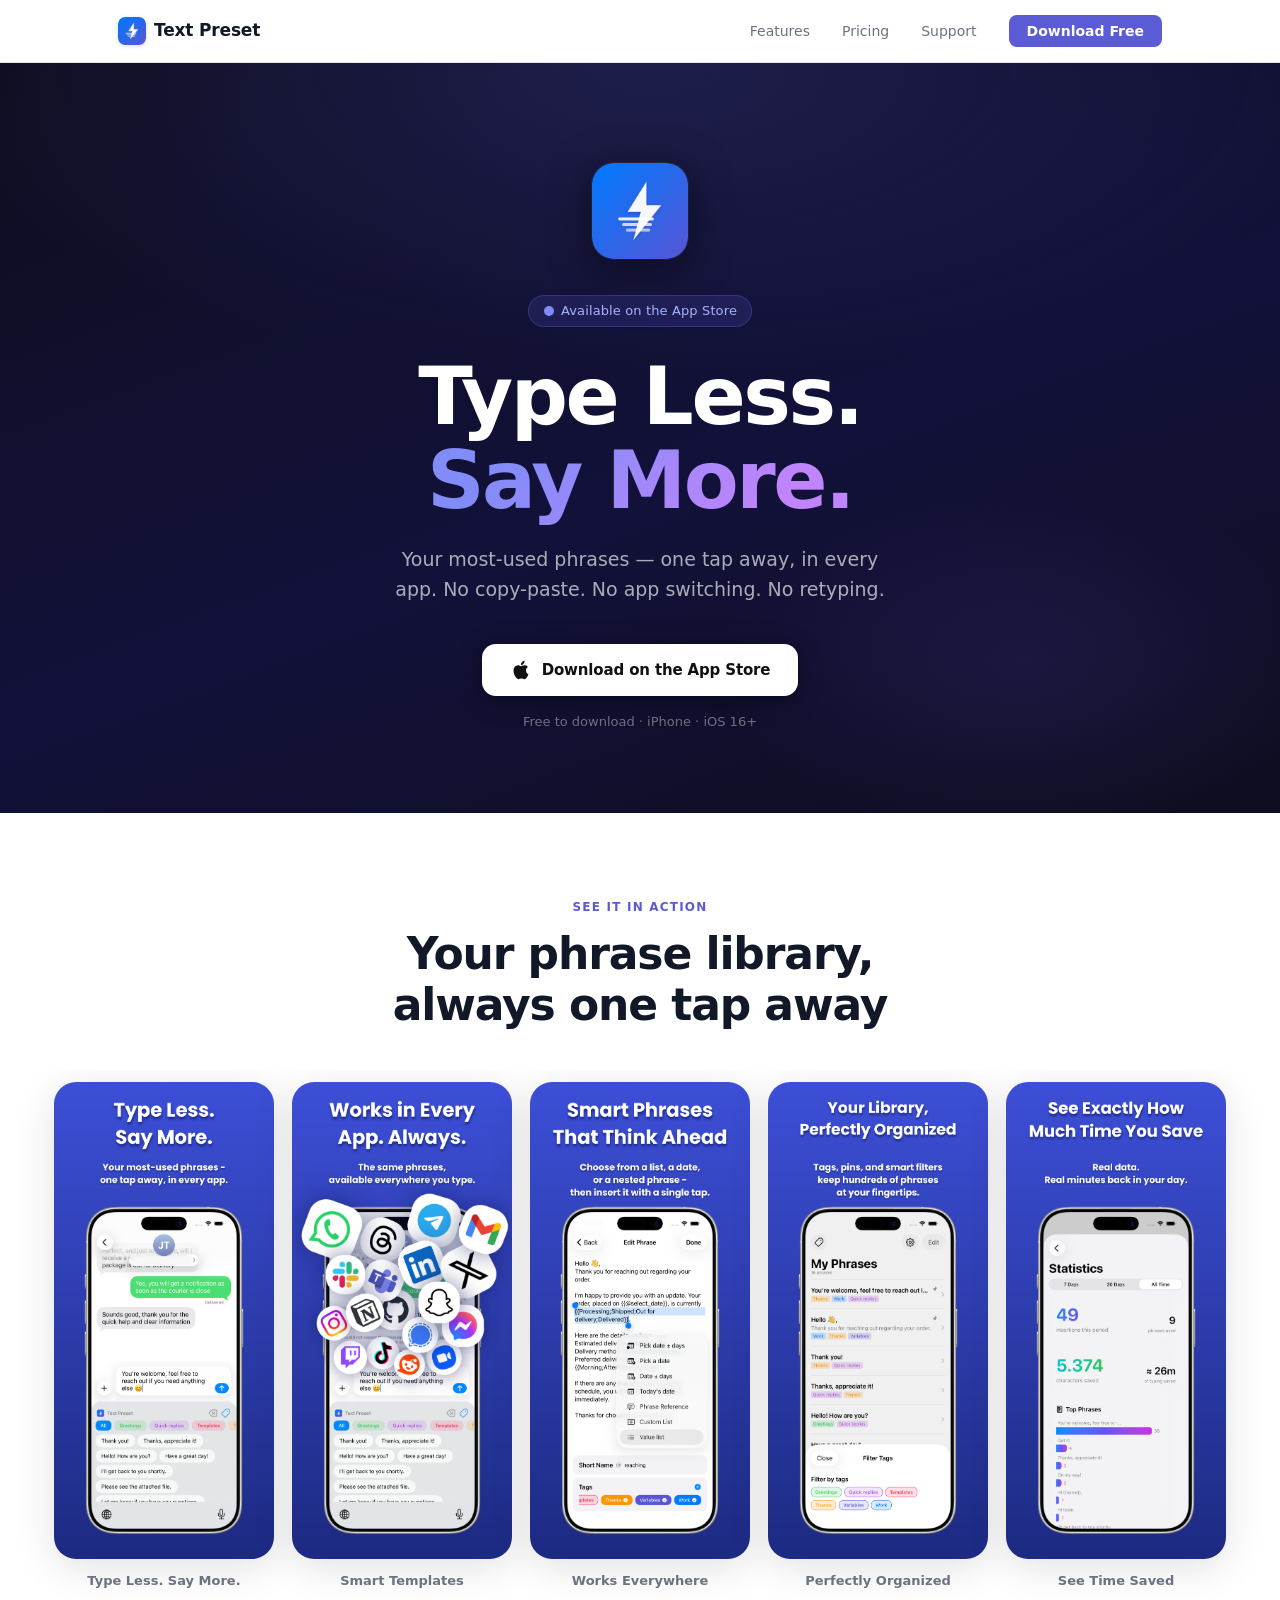
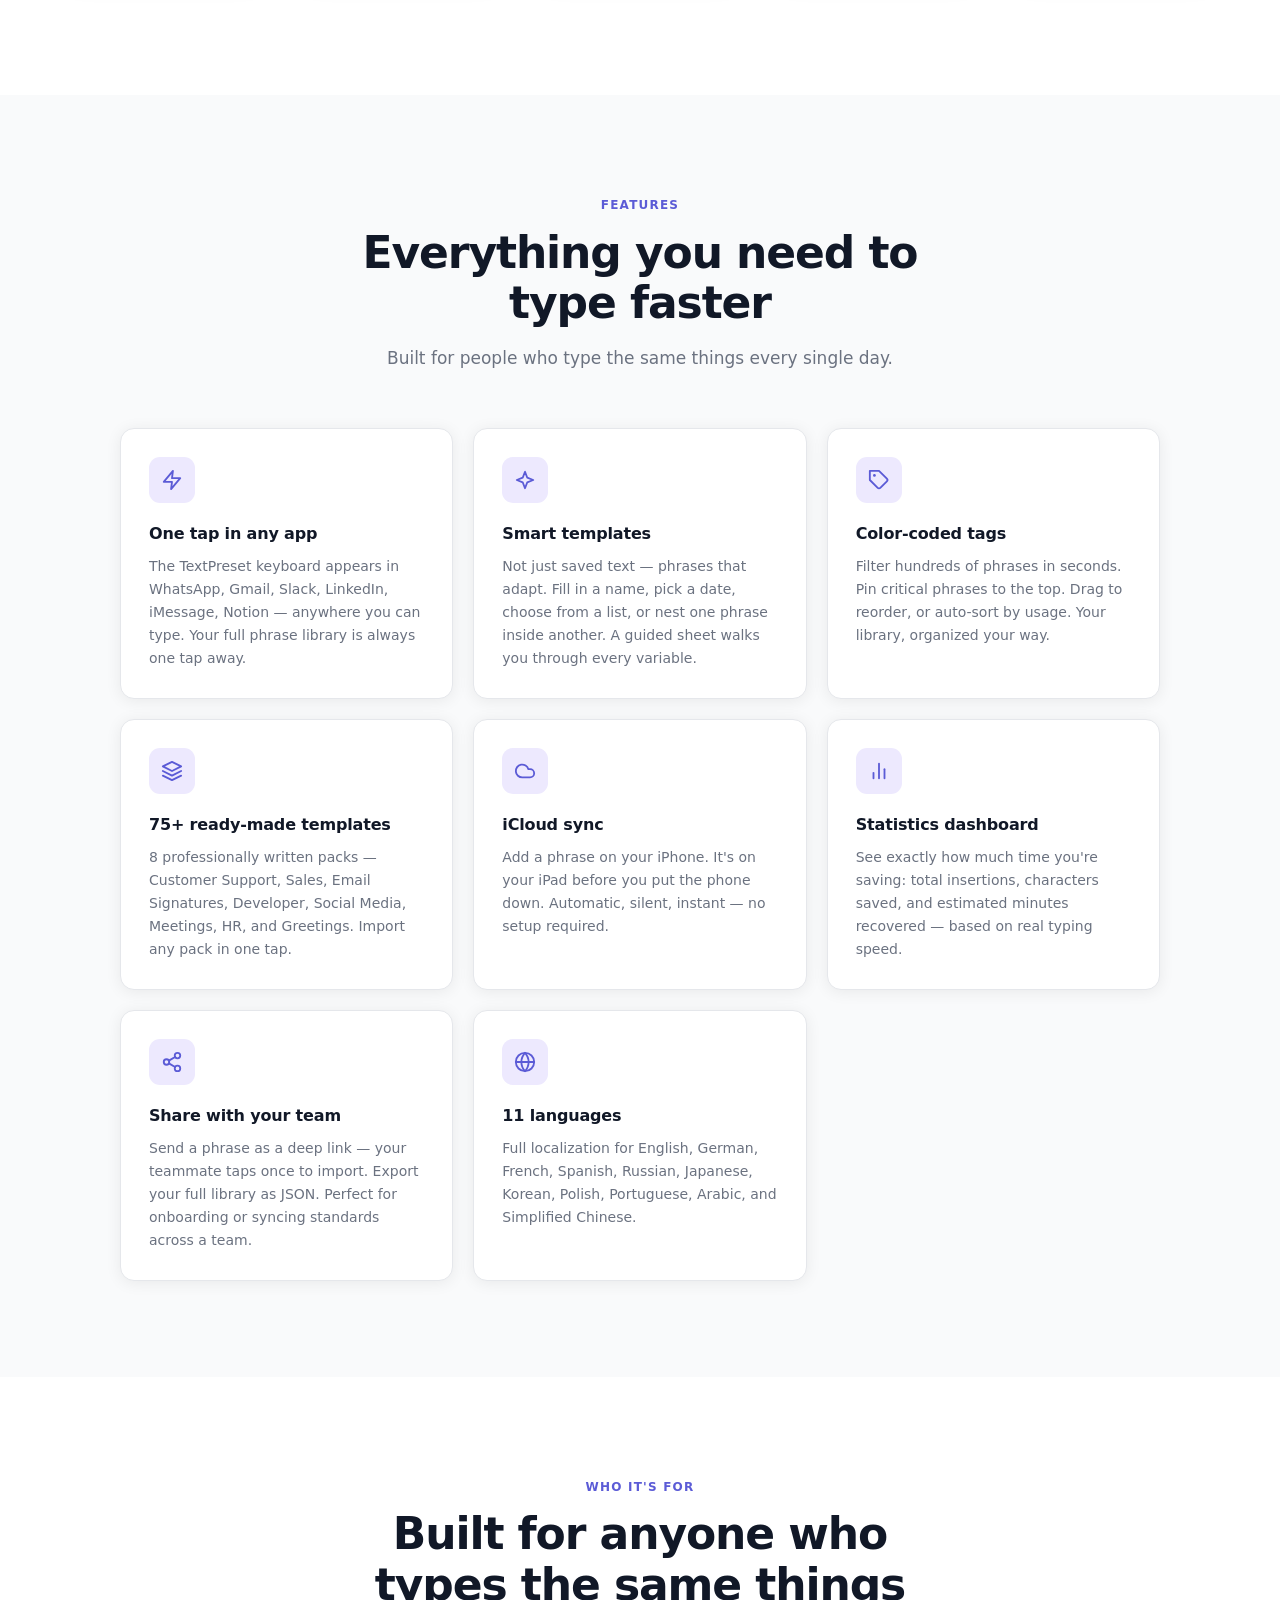
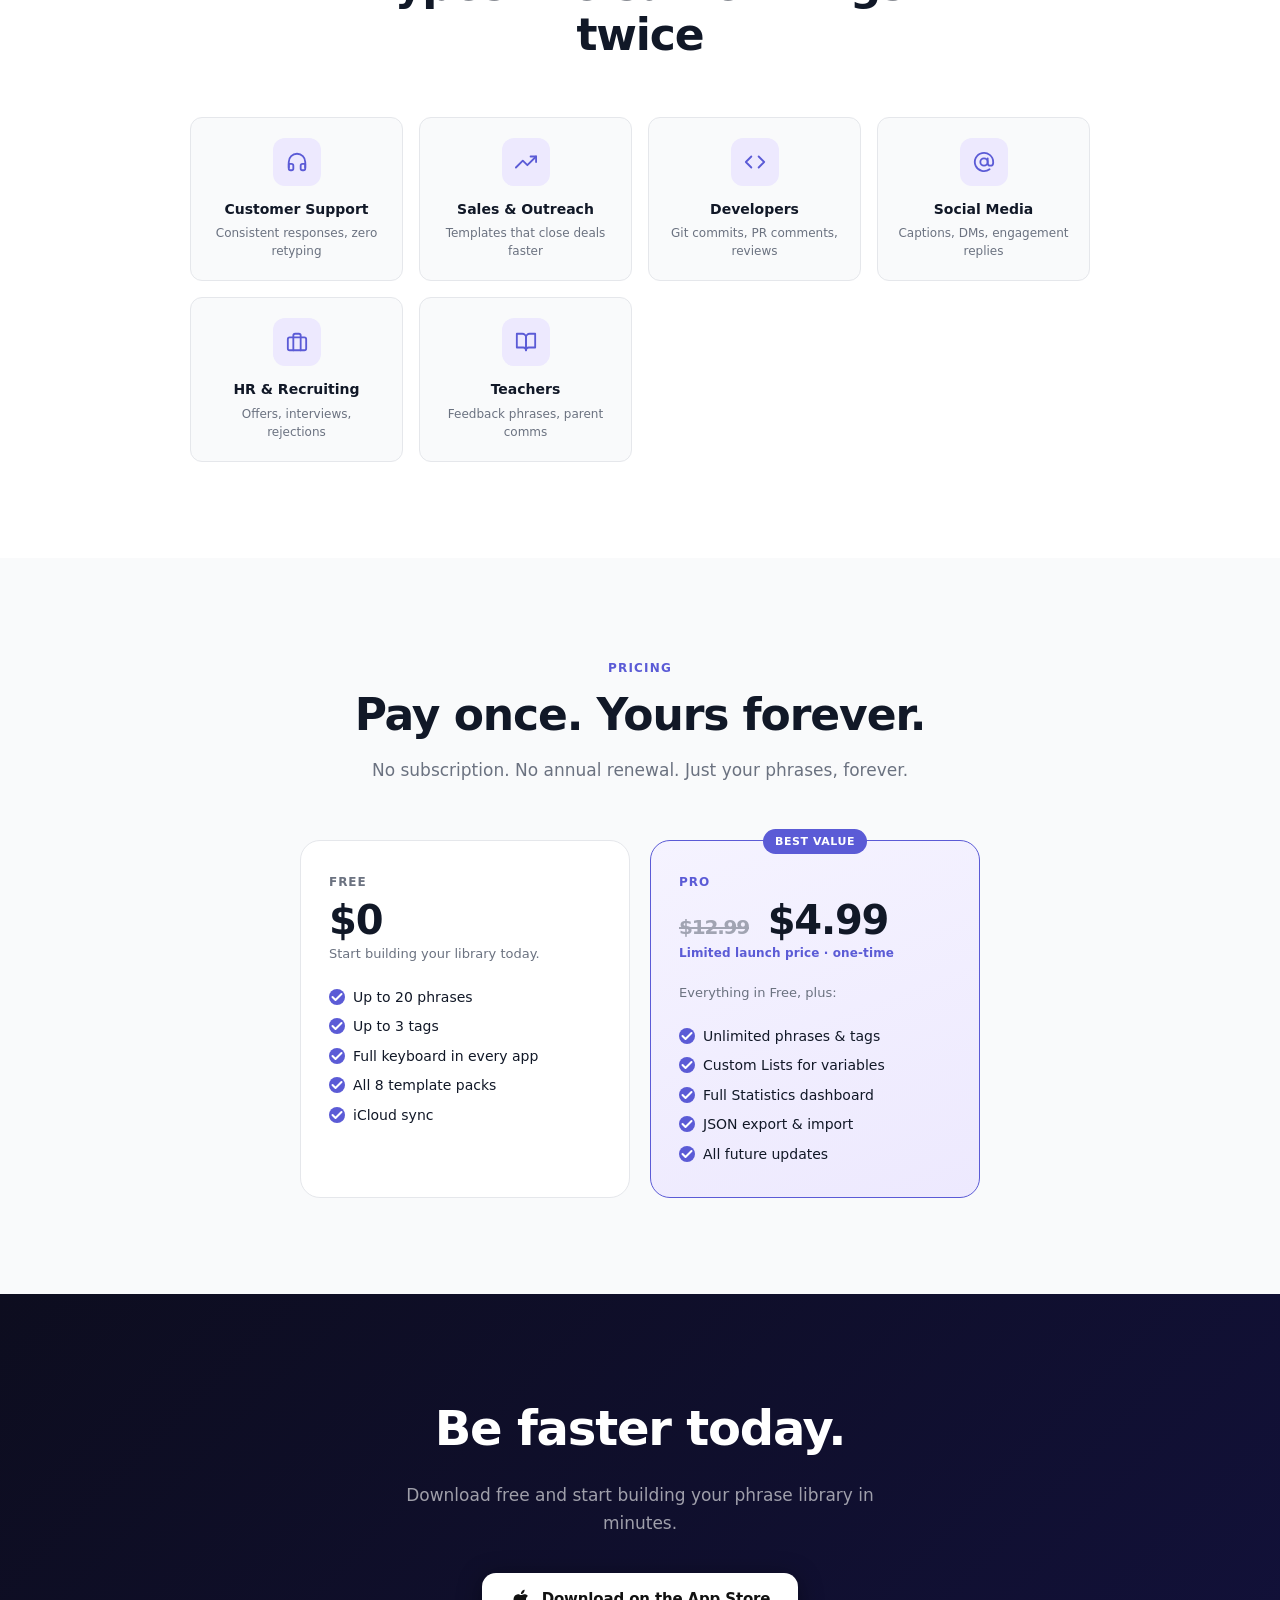
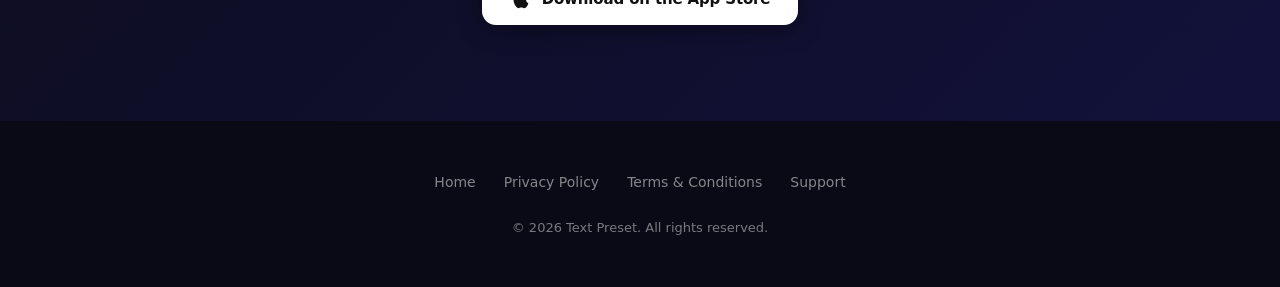
==== index.html @ 24c9b929 "Add files via upload" ====
<!DOCTYPE html>
<html lang="en">
<head>
  <meta charset="UTF-8">
  <meta name="viewport" content="width=device-width, initial-scale=1.0">
  <title>Text Preset — Keyboard Phrases</title>
  <meta name="description" content="Stop retyping the same things. Build a library of your most-used text and insert any phrase in one tap — in every app. No subscription. Pay once.">
  <meta property="og:title" content="Text Preset — Keyboard Phrases">
  <meta property="og:description" content="Stop retyping the same things. Insert any phrase in one tap — in every app.">
  <meta property="og:type" content="website">
  <link rel="icon" type="image/png" href="icon.png">
  <link rel="apple-touch-icon" href="icon.png">
  <link rel="stylesheet" href="styles.css?v=3">
</head>
<body>

<nav>
  <div class="nav-inner">
    <a href="index.html" class="nav-logo">
      <img src="icon.png" alt="Text Preset" class="nav-logo-icon" width="28" height="28">
      Text Preset
    </a>
    <ul class="nav-links">
      <li><a href="#features">Features</a></li>
      <li><a href="#pricing">Pricing</a></li>
      <li><a href="support.html">Support</a></li>
      <li><a href="#download" class="nav-cta">Download Free</a></li>
    </ul>
  </div>
</nav>

<!-- Hero -->
<section class="hero">
  <div class="hero-inner">
    <div class="hero-app-icon">
      <img src="icon.png" alt="Text Preset app icon" width="96" height="96">
    </div>
    <div class="hero-badge">
      <svg width="12" height="12" viewBox="0 0 12 12" fill="none"><circle cx="6" cy="6" r="5" fill="#818cf8"/></svg>
      Available on the App Store
    </div>
    <h1>Type Less.<br><span class="accent">Say More.</span></h1>
    <p class="hero-sub">Your most-used phrases — one tap away, in every app. No copy-paste. No app switching. No retyping.</p>
    <div class="hero-actions">
      <a href="#download" class="btn-appstore" id="download">
        <svg viewBox="0 0 24 24" fill="currentColor"><path d="M18.71 19.5c-.83 1.24-1.71 2.45-3.05 2.47-1.34.03-1.77-.79-3.29-.79-1.53 0-2 .77-3.27.82-1.31.05-2.3-1.32-3.14-2.53C4.25 17 2.94 12.45 4.7 9.39c.87-1.52 2.43-2.48 4.12-2.51 1.28-.02 2.5.87 3.29.87.78 0 2.26-1.07 3.8-.91.65.03 2.47.26 3.64 1.98-.09.06-2.17 1.28-2.15 3.81.03 3.02 2.65 4.03 2.68 4.04-.03.07-.42 1.44-1.38 2.83M13 3.5c.73-.83 1.94-1.46 2.94-1.5.13 1.17-.34 2.35-1.04 3.19-.69.85-1.83 1.51-2.95 1.42-.15-1.15.41-2.35 1.05-3.11z"/></svg>
        Download on the App Store
      </a>
    </div>
    <p class="hero-note">Free to download · iPhone · iOS 16+</p>
  </div>
</section>

<!-- Screenshots -->
<section class="screenshots">
  <div class="section-header">
    <span class="section-label">See it in action</span>
    <h2>Your phrase library, always one tap away</h2>
  </div>
  <div class="screenshots-track">
    <div class="screenshot-item">
      <img src="../appstore/en/en-1.png" alt="Text Preset keyboard in action">
      <p class="screenshot-caption">Type Less. Say More.</p>
    </div>
    <div class="screenshot-item">
      <img src="../appstore/en/en-2.png" alt="Smart phrase templates with variables">
      <p class="screenshot-caption">Smart Templates</p>
    </div>
    <div class="screenshot-item">
      <img src="../appstore/en/en-3.png" alt="Works in every app">
      <p class="screenshot-caption">Works Everywhere</p>
    </div>
    <div class="screenshot-item">
      <img src="../appstore/en/en-4.png" alt="Organized with tags and filters">
      <p class="screenshot-caption">Perfectly Organized</p>
    </div>
    <div class="screenshot-item">
      <img src="../appstore/en/en-5.png" alt="Statistics dashboard">
      <p class="screenshot-caption">See Time Saved</p>
    </div>
  </div>
</section>

<!-- Features -->
<section class="features" id="features">
  <div class="section-header">
    <span class="section-label">Features</span>
    <h2>Everything you need to type faster</h2>
    <p>Built for people who type the same things every single day.</p>
  </div>

  <div class="features-grid">
    <div class="feature-card">
      <div class="feature-icon"><svg width="22" height="22" viewBox="0 0 24 24" fill="none" stroke="currentColor" stroke-width="2" stroke-linecap="round" stroke-linejoin="round"><polygon points="13 2 3 14 12 14 11 22 21 10 12 10 13 2"/></svg></div>
      <h3>One tap in any app</h3>
      <p>The TextPreset keyboard appears in WhatsApp, Gmail, Slack, LinkedIn, iMessage, Notion — anywhere you can type. Your full phrase library is always one tap away.</p>
    </div>
    <div class="feature-card">
      <div class="feature-icon"><svg width="22" height="22" viewBox="0 0 24 24" fill="none" stroke="currentColor" stroke-width="2" stroke-linecap="round" stroke-linejoin="round"><path d="M12 3 9.5 9.5 3 12l6.5 2.5L12 21l2.5-6.5L21 12l-6.5-2.5z"/></svg></div>
      <h3>Smart templates</h3>
      <p>Not just saved text — phrases that adapt. Fill in a name, pick a date, choose from a list, or nest one phrase inside another. A guided sheet walks you through every variable.</p>
    </div>
    <div class="feature-card">
      <div class="feature-icon"><svg width="22" height="22" viewBox="0 0 24 24" fill="none" stroke="currentColor" stroke-width="2" stroke-linecap="round" stroke-linejoin="round"><path d="M20.59 13.41l-7.17 7.17a2 2 0 0 1-2.83 0L2 12V2h10l8.59 8.59a2 2 0 0 1 0 2.82z"/><circle cx="7" cy="7" r="1.5" fill="currentColor" stroke="none"/></svg></div>
      <h3>Color-coded tags</h3>
      <p>Filter hundreds of phrases in seconds. Pin critical phrases to the top. Drag to reorder, or auto-sort by usage. Your library, organized your way.</p>
    </div>
    <div class="feature-card">
      <div class="feature-icon"><svg width="22" height="22" viewBox="0 0 24 24" fill="none" stroke="currentColor" stroke-width="2" stroke-linecap="round" stroke-linejoin="round"><polygon points="12 2 2 7 12 12 22 7 12 2"/><polyline points="2 17 12 22 22 17"/><polyline points="2 12 12 17 22 12"/></svg></div>
      <h3>75+ ready-made templates</h3>
      <p>8 professionally written packs — Customer Support, Sales, Email Signatures, Developer, Social Media, Meetings, HR, and Greetings. Import any pack in one tap.</p>
    </div>
    <div class="feature-card">
      <div class="feature-icon"><svg width="22" height="22" viewBox="0 0 24 24" fill="none" stroke="currentColor" stroke-width="2" stroke-linecap="round" stroke-linejoin="round"><path d="M17.5 19H9a7 7 0 1 1 6.71-9h1.79a4.5 4.5 0 1 1 0 9z"/></svg></div>
      <h3>iCloud sync</h3>
      <p>Add a phrase on your iPhone. It's on your iPad before you put the phone down. Automatic, silent, instant — no setup required.</p>
    </div>
    <div class="feature-card">
      <div class="feature-icon"><svg width="22" height="22" viewBox="0 0 24 24" fill="none" stroke="currentColor" stroke-width="2" stroke-linecap="round" stroke-linejoin="round"><line x1="18" y1="20" x2="18" y2="10"/><line x1="12" y1="20" x2="12" y2="4"/><line x1="6" y1="20" x2="6" y2="14"/></svg></div>
      <h3>Statistics dashboard</h3>
      <p>See exactly how much time you're saving: total insertions, characters saved, and estimated minutes recovered — based on real typing speed.</p>
    </div>
    <div class="feature-card">
      <div class="feature-icon"><svg width="22" height="22" viewBox="0 0 24 24" fill="none" stroke="currentColor" stroke-width="2" stroke-linecap="round" stroke-linejoin="round"><circle cx="18" cy="5" r="3"/><circle cx="6" cy="12" r="3"/><circle cx="18" cy="19" r="3"/><line x1="8.59" y1="13.51" x2="15.42" y2="17.49"/><line x1="15.41" y1="6.51" x2="8.59" y2="10.49"/></svg></div>
      <h3>Share with your team</h3>
      <p>Send a phrase as a deep link — your teammate taps once to import. Export your full library as JSON. Perfect for onboarding or syncing standards across a team.</p>
    </div>
    <div class="feature-card">
      <div class="feature-icon"><svg width="22" height="22" viewBox="0 0 24 24" fill="none" stroke="currentColor" stroke-width="2" stroke-linecap="round" stroke-linejoin="round"><circle cx="12" cy="12" r="10"/><line x1="2" y1="12" x2="22" y2="12"/><path d="M12 2a15.3 15.3 0 0 1 4 10 15.3 15.3 0 0 1-4 10 15.3 15.3 0 0 1-4-10 15.3 15.3 0 0 1 4-10z"/></svg></div>
      <h3>11 languages</h3>
      <p>Full localization for English, German, French, Spanish, Russian, Japanese, Korean, Polish, Portuguese, Arabic, and Simplified Chinese.</p>
    </div>
  </div>
</section>

<!-- Use cases -->
<section class="use-cases">
  <div class="section-header">
    <span class="section-label">Who it's for</span>
    <h2>Built for anyone who types the same things twice</h2>
  </div>
  <div class="use-cases-grid">
    <div class="use-case-pill">
      <div class="uc-icon"><svg width="22" height="22" viewBox="0 0 24 24" fill="none" stroke="currentColor" stroke-width="2" stroke-linecap="round" stroke-linejoin="round"><path d="M3 18v-6a9 9 0 0 1 18 0v6"/><path d="M21 19a2 2 0 0 1-2 2h-1a2 2 0 0 1-2-2v-3a2 2 0 0 1 2-2h3zM3 19a2 2 0 0 0 2 2h1a2 2 0 0 0 2-2v-3a2 2 0 0 0-2-2H3z"/></svg></div>
      <h4>Customer Support</h4>
      <p>Consistent responses, zero retyping</p>
    </div>
    <div class="use-case-pill">
      <div class="uc-icon"><svg width="22" height="22" viewBox="0 0 24 24" fill="none" stroke="currentColor" stroke-width="2" stroke-linecap="round" stroke-linejoin="round"><polyline points="23 6 13.5 15.5 8.5 10.5 1 18"/><polyline points="17 6 23 6 23 12"/></svg></div>
      <h4>Sales & Outreach</h4>
      <p>Templates that close deals faster</p>
    </div>
    <div class="use-case-pill">
      <div class="uc-icon"><svg width="22" height="22" viewBox="0 0 24 24" fill="none" stroke="currentColor" stroke-width="2" stroke-linecap="round" stroke-linejoin="round"><polyline points="16 18 22 12 16 6"/><polyline points="8 6 2 12 8 18"/></svg></div>
      <h4>Developers</h4>
      <p>Git commits, PR comments, reviews</p>
    </div>
    <div class="use-case-pill">
      <div class="uc-icon"><svg width="22" height="22" viewBox="0 0 24 24" fill="none" stroke="currentColor" stroke-width="2" stroke-linecap="round" stroke-linejoin="round"><circle cx="12" cy="12" r="4"/><path d="M16 8v5a3 3 0 0 0 6 0v-1a10 10 0 1 0-3.92 7.94"/></svg></div>
      <h4>Social Media</h4>
      <p>Captions, DMs, engagement replies</p>
    </div>
    <div class="use-case-pill">
      <div class="uc-icon"><svg width="22" height="22" viewBox="0 0 24 24" fill="none" stroke="currentColor" stroke-width="2" stroke-linecap="round" stroke-linejoin="round"><rect x="2" y="7" width="20" height="14" rx="2" ry="2"/><path d="M16 21V5a2 2 0 0 0-2-2h-4a2 2 0 0 0-2 2v16"/></svg></div>
      <h4>HR & Recruiting</h4>
      <p>Offers, interviews, rejections</p>
    </div>
    <div class="use-case-pill">
      <div class="uc-icon"><svg width="22" height="22" viewBox="0 0 24 24" fill="none" stroke="currentColor" stroke-width="2" stroke-linecap="round" stroke-linejoin="round"><path d="M2 3h6a4 4 0 0 1 4 4v14a3 3 0 0 0-3-3H2z"/><path d="M22 3h-6a4 4 0 0 0-4 4v14a3 3 0 0 1 3-3h7z"/></svg></div>
      <h4>Teachers</h4>
      <p>Feedback phrases, parent comms</p>
    </div>
  </div>
</section>

<!-- Pricing -->
<section class="pricing" id="pricing">
  <div class="section-header">
    <span class="section-label">Pricing</span>
    <h2>Pay once. Yours forever.</h2>
    <p>No subscription. No annual renewal. Just your phrases, forever.</p>
  </div>

  <div class="pricing-grid">
    <div class="pricing-card">
      <div class="plan-name">Free</div>
      <div class="plan-price">$0</div>
      <div class="plan-desc">Start building your library today.</div>
      <ul class="plan-features">
        <li>Up to 20 phrases</li>
        <li>Up to 3 tags</li>
        <li>Full keyboard in every app</li>
        <li>All 8 template packs</li>
        <li>iCloud sync</li>
      </ul>
    </div>

    <div class="pricing-card featured">
      <div class="pricing-badge">Best value</div>
      <div class="plan-name">Pro</div>
      <div class="plan-price">
        <span class="plan-price-old">$12.99</span>
        $4.99
      </div>
      <div class="plan-price-label">Limited launch price · one-time</div>
      <div class="plan-desc">Everything in Free, plus:</div>
      <ul class="plan-features">
        <li>Unlimited phrases &amp; tags</li>
        <li>Custom Lists for variables</li>
        <li>Full Statistics dashboard</li>
        <li>JSON export &amp; import</li>
        <li>All future updates</li>
      </ul>
    </div>
  </div>
</section>

<!-- CTA -->
<section class="cta-band">
  <h2>Be faster today.</h2>
  <p>Download free and start building your phrase library in minutes.</p>
  <a href="#download" class="btn-appstore">
    <svg viewBox="0 0 24 24" fill="currentColor"><path d="M18.71 19.5c-.83 1.24-1.71 2.45-3.05 2.47-1.34.03-1.77-.79-3.29-.79-1.53 0-2 .77-3.27.82-1.31.05-2.3-1.32-3.14-2.53C4.25 17 2.94 12.45 4.7 9.39c.87-1.52 2.43-2.48 4.12-2.51 1.28-.02 2.5.87 3.29.87.78 0 2.26-1.07 3.8-.91.65.03 2.47.26 3.64 1.98-.09.06-2.17 1.28-2.15 3.81.03 3.02 2.65 4.03 2.68 4.04-.03.07-.42 1.44-1.38 2.83M13 3.5c.73-.83 1.94-1.46 2.94-1.5.13 1.17-.34 2.35-1.04 3.19-.69.85-1.83 1.51-2.95 1.42-.15-1.15.41-2.35 1.05-3.11z"/></svg>
    Download on the App Store
  </a>
</section>

<footer>
  <div class="footer-inner">
    <ul class="footer-links">
      <li><a href="index.html">Home</a></li>
      <li><a href="privacy-policy.html">Privacy Policy</a></li>
      <li><a href="terms.html">Terms &amp; Conditions</a></li>
      <li><a href="support.html">Support</a></li>
    </ul>
    <p>&copy; 2026 Text Preset. All rights reserved.</p>
  </div>
</footer>

</body>
</html>
---- styles.css ----
*, *::before, *::after { box-sizing: border-box; margin: 0; padding: 0; }

:root {
  --primary: #5B5BD6;
  --primary-dark: #4040b8;
  --primary-light: #ede9fe;
  --text: #111827;
  --text-muted: #6b7280;
  --bg: #ffffff;
  --bg-subtle: #f9fafb;
  --border: #e5e7eb;
  --radius: 14px;
  --shadow: 0 2px 16px rgba(0, 0, 0, 0.07);
  --shadow-lg: 0 8px 40px rgba(0, 0, 0, 0.12);
}

html { scroll-behavior: smooth; }

body {
  font-family: -apple-system, BlinkMacSystemFont, 'Segoe UI', system-ui, sans-serif;
  color: var(--text);
  background: var(--bg);
  line-height: 1.6;
  -webkit-font-smoothing: antialiased;
}

/* ── Nav ── */
nav {
  position: sticky;
  top: 0;
  background: rgba(255, 255, 255, 0.88);
  backdrop-filter: saturate(180%) blur(16px);
  -webkit-backdrop-filter: saturate(180%) blur(16px);
  border-bottom: 1px solid var(--border);
  z-index: 200;
}

.nav-inner {
  max-width: 1100px;
  margin: 0 auto;
  padding: 0 28px;
  height: 62px;
  display: flex;
  align-items: center;
  justify-content: space-between;
}

.nav-logo {
  font-size: 17px;
  font-weight: 700;
  color: var(--text);
  text-decoration: none;
  letter-spacing: -0.01em;
  display: flex;
  align-items: center;
  gap: 8px;
}

.nav-logo-icon {
  width: 28px;
  height: 28px;
  max-width: 28px;
  border-radius: 7px;
  display: inline-block;
  box-shadow: 0 1px 4px rgba(0, 0, 0, 0.15);
  flex-shrink: 0;
}

.nav-links {
  display: flex;
  align-items: center;
  gap: 32px;
  list-style: none;
}

.nav-links a {
  color: var(--text-muted);
  text-decoration: none;
  font-size: 14px;
  font-weight: 500;
  transition: color 0.18s;
}

.nav-links a:hover { color: var(--primary); }

.nav-cta {
  background: var(--primary);
  color: white !important;
  padding: 8px 18px;
  border-radius: 8px;
  font-weight: 600 !important;
  transition: background 0.18s, transform 0.18s !important;
}

.nav-cta:hover {
  background: var(--primary-dark) !important;
  color: white !important;
  transform: translateY(-1px);
}

/* ── Hero ── */
.hero {
  background: linear-gradient(160deg, #0d0d1f 0%, #12113a 55%, #0d0d1f 100%);
  color: white;
  padding: 100px 28px 80px;
  text-align: center;
  position: relative;
  overflow: hidden;
}

.hero::before {
  content: '';
  position: absolute;
  inset: 0;
  background:
    radial-gradient(ellipse 80% 60% at 50% 0%, rgba(91, 91, 214, 0.2) 0%, transparent 70%),
    radial-gradient(ellipse 40% 40% at 80% 80%, rgba(139, 92, 246, 0.1) 0%, transparent 60%);
  pointer-events: none;
}

.hero-inner {
  max-width: 740px;
  margin: 0 auto;
  position: relative;
}

.hero-app-icon {
  margin-bottom: 28px;
}

.hero-app-icon img {
  width: 96px;
  height: 96px;
  max-width: 96px;
  border-radius: 22px;
  box-shadow: 0 8px 40px rgba(0, 0, 0, 0.5), 0 0 0 1px rgba(255, 255, 255, 0.08);
}

.hero-badge {
  display: inline-flex;
  align-items: center;
  gap: 6px;
  background: rgba(91, 91, 214, 0.18);
  border: 1px solid rgba(91, 91, 214, 0.35);
  color: #a5b4fc;
  padding: 5px 14px;
  border-radius: 100px;
  font-size: 13px;
  font-weight: 500;
  margin-bottom: 28px;
  letter-spacing: 0.01em;
}

.hero h1 {
  font-size: clamp(44px, 7vw, 80px);
  font-weight: 800;
  line-height: 1.05;
  margin-bottom: 22px;
  letter-spacing: -0.03em;
}

.hero h1 .accent {
  background: linear-gradient(135deg, #818cf8 20%, #c084fc 80%);
  -webkit-background-clip: text;
  -webkit-text-fill-color: transparent;
  background-clip: text;
}

.hero-sub {
  font-size: 19px;
  color: rgba(255, 255, 255, 0.65);
  margin-bottom: 40px;
  max-width: 520px;
  margin-left: auto;
  margin-right: auto;
  line-height: 1.55;
}

.hero-actions {
  display: flex;
  align-items: center;
  justify-content: center;
  gap: 16px;
  flex-wrap: wrap;
}

.btn-appstore {
  display: inline-flex;
  align-items: center;
  gap: 10px;
  background: white;
  color: #111;
  padding: 14px 28px;
  border-radius: 14px;
  text-decoration: none;
  font-weight: 700;
  font-size: 15px;
  transition: transform 0.2s, box-shadow 0.2s;
  box-shadow: 0 4px 24px rgba(0, 0, 0, 0.4);
  letter-spacing: -0.01em;
}

.btn-appstore:hover {
  transform: translateY(-2px);
  box-shadow: 0 10px 36px rgba(0, 0, 0, 0.5);
}

.btn-appstore svg { width: 22px; height: 22px; flex-shrink: 0; }

.hero-note {
  font-size: 13px;
  color: rgba(255, 255, 255, 0.4);
  margin-top: 16px;
}

/* ── Screenshots ── */
.screenshots {
  padding: 80px 0;
  background: var(--bg);
}

.screenshots .section-header {
  padding: 0 28px;
  margin-bottom: 40px;
}

.screenshots-track {
  display: flex;
  gap: 18px;
  overflow-x: auto;
  padding: 12px 28px 24px;
  scroll-snap-type: x mandatory;
  -webkit-overflow-scrolling: touch;
  scrollbar-width: none;
  justify-content: safe center;
}

.screenshots-track::-webkit-scrollbar { display: none; }

.screenshot-item {
  flex: 0 0 auto;
  scroll-snap-align: start;
  width: 220px;
}

.screenshot-item img {
  width: 100%;
  height: auto;
  border-radius: 22px;
  box-shadow: var(--shadow-lg);
  display: block;
}

.screenshot-caption {
  margin-top: 12px;
  font-size: 13px;
  font-weight: 600;
  color: var(--text-muted);
  text-align: center;
  padding: 0 4px;
}

/* ── Features ── */
.features {
  padding: 96px 28px;
  background: var(--bg-subtle);
}

.section-header {
  text-align: center;
  max-width: 580px;
  margin: 0 auto 56px;
}

.section-label {
  display: inline-block;
  font-size: 12px;
  font-weight: 700;
  color: var(--primary);
  text-transform: uppercase;
  letter-spacing: 0.1em;
  margin-bottom: 12px;
}

.section-header h2 {
  font-size: clamp(28px, 4vw, 44px);
  font-weight: 800;
  line-height: 1.15;
  letter-spacing: -0.025em;
}

.section-header p {
  margin-top: 16px;
  color: var(--text-muted);
  font-size: 17px;
  line-height: 1.6;
}

.features-grid {
  max-width: 1040px;
  margin: 0 auto;
  display: grid;
  grid-template-columns: repeat(auto-fit, minmax(290px, 1fr));
  gap: 20px;
}

.feature-card {
  background: white;
  border-radius: var(--radius);
  padding: 28px;
  box-shadow: var(--shadow);
  border: 1px solid var(--border);
  transition: transform 0.2s, box-shadow 0.2s;
}

.feature-card:hover {
  transform: translateY(-3px);
  box-shadow: var(--shadow-lg);
}

.feature-icon {
  width: 46px;
  height: 46px;
  border-radius: 11px;
  background: var(--primary-light);
  display: flex;
  align-items: center;
  justify-content: center;
  color: var(--primary);
  margin-bottom: 18px;
}

.feature-card h3 {
  font-size: 16px;
  font-weight: 700;
  margin-bottom: 8px;
  letter-spacing: -0.01em;
}

.feature-card p {
  color: var(--text-muted);
  font-size: 14px;
  line-height: 1.65;
}

/* ── Use cases ── */
.use-cases {
  padding: 96px 28px;
  background: var(--bg);
}

.use-cases-grid {
  max-width: 900px;
  margin: 0 auto;
  display: grid;
  grid-template-columns: repeat(auto-fit, minmax(200px, 1fr));
  gap: 16px;
}

.use-case-pill {
  background: var(--bg-subtle);
  border: 1px solid var(--border);
  border-radius: 12px;
  padding: 20px;
  text-align: center;
}

.use-case-pill .uc-icon {
  width: 48px;
  height: 48px;
  background: var(--primary-light);
  border-radius: 12px;
  display: flex;
  align-items: center;
  justify-content: center;
  color: var(--primary);
  margin: 0 auto 12px;
}

.use-case-pill h4 {
  font-size: 14px;
  font-weight: 700;
  margin-bottom: 4px;
}

.use-case-pill p {
  font-size: 12px;
  color: var(--text-muted);
  line-height: 1.5;
}

/* ── Pricing ── */
.pricing {
  padding: 96px 28px;
  background: var(--bg-subtle);
}

.pricing-grid {
  max-width: 680px;
  margin: 0 auto;
  display: grid;
  grid-template-columns: 1fr 1fr;
  gap: 20px;
}

.pricing-card {
  border: 1.5px solid var(--border);
  border-radius: 20px;
  padding: 32px 28px;
  background: white;
}

.pricing-card.featured {
  border-color: var(--primary);
  background: linear-gradient(160deg, #f5f3ff 0%, #ede9fe 100%);
  position: relative;
}

.pricing-badge {
  position: absolute;
  top: -12px;
  left: 50%;
  transform: translateX(-50%);
  background: var(--primary);
  color: white;
  font-size: 11px;
  font-weight: 700;
  padding: 4px 12px;
  border-radius: 100px;
  letter-spacing: 0.05em;
  text-transform: uppercase;
  white-space: nowrap;
}

.plan-name {
  font-size: 12px;
  font-weight: 700;
  text-transform: uppercase;
  letter-spacing: 0.08em;
  color: var(--text-muted);
  margin-bottom: 8px;
}

.pricing-card.featured .plan-name { color: var(--primary); }

.plan-price {
  font-size: 40px;
  font-weight: 800;
  letter-spacing: -0.03em;
  color: var(--text);
  line-height: 1;
  margin-bottom: 4px;
}

.plan-price-old {
  font-size: 20px;
  font-weight: 600;
  color: var(--text-muted);
  text-decoration: line-through;
  margin-right: 6px;
  opacity: 0.6;
}

.plan-price-label {
  font-size: 12px;
  font-weight: 600;
  color: var(--primary);
  margin-bottom: 20px;
  letter-spacing: 0.01em;
}

.plan-desc {
  font-size: 13px;
  color: var(--text-muted);
  margin-bottom: 24px;
  line-height: 1.5;
}

.plan-features {
  list-style: none;
  display: flex;
  flex-direction: column;
  gap: 10px;
}

.plan-features li {
  font-size: 14px;
  color: var(--text);
  display: flex;
  align-items: flex-start;
  gap: 8px;
  line-height: 1.4;
}

.plan-features li::before {
  content: '';
  display: inline-block;
  width: 16px;
  height: 16px;
  border-radius: 50%;
  background: var(--primary);
  flex-shrink: 0;
  margin-top: 1px;
  background-image: url("data:image/svg+xml,%3Csvg xmlns='http://www.w3.org/2000/svg' viewBox='0 0 16 16'%3E%3Cpath d='M3.5 8l3 3 6-6' stroke='white' stroke-width='2' stroke-linecap='round' stroke-linejoin='round' fill='none'/%3E%3C/svg%3E");
}

/* ── CTA band ── */
.cta-band {
  padding: 96px 28px;
  background: linear-gradient(135deg, #0d0d1f 0%, #12113a 100%);
  text-align: center;
  color: white;
}

.cta-band h2 {
  font-size: clamp(30px, 4vw, 48px);
  font-weight: 800;
  letter-spacing: -0.025em;
  margin-bottom: 16px;
}

.cta-band p {
  color: rgba(255, 255, 255, 0.6);
  font-size: 17px;
  margin-bottom: 36px;
  max-width: 480px;
  margin-left: auto;
  margin-right: auto;
}

/* ── Footer ── */
footer {
  background: #0a0a16;
  color: rgba(255, 255, 255, 0.45);
  padding: 48px 28px;
}

.footer-inner {
  max-width: 1100px;
  margin: 0 auto;
  display: flex;
  flex-direction: column;
  align-items: center;
  gap: 24px;
}

.footer-links {
  display: flex;
  justify-content: center;
  gap: 28px;
  flex-wrap: wrap;
  list-style: none;
}

.footer-links a {
  color: rgba(255, 255, 255, 0.5);
  text-decoration: none;
  font-size: 14px;
  transition: color 0.18s;
}

.footer-links a:hover { color: white; }

footer p { font-size: 13px; text-align: center; }

/* ── Content pages ── */
.page-hero {
  background: var(--bg-subtle);
  border-bottom: 1px solid var(--border);
  padding: 72px 28px 56px;
  text-align: center;
}

.page-hero h1 {
  font-size: clamp(30px, 4vw, 52px);
  font-weight: 800;
  letter-spacing: -0.025em;
  margin-bottom: 14px;
}

.page-hero p {
  color: var(--text-muted);
  font-size: 16px;
}

.content-body {
  max-width: 760px;
  margin: 0 auto;
  padding: 64px 28px 96px;
}

.content-body h2 {
  font-size: 20px;
  font-weight: 700;
  margin: 40px 0 12px;
  letter-spacing: -0.01em;
}

.content-body h2:first-child { margin-top: 0; }

.content-body p {
  color: var(--text-muted);
  margin-bottom: 16px;
  line-height: 1.75;
  font-size: 15px;
}

.content-body ul {
  color: var(--text-muted);
  padding-left: 22px;
  margin-bottom: 16px;
}

.content-body ul li {
  margin-bottom: 8px;
  line-height: 1.65;
  font-size: 15px;
}

.content-body a {
  color: var(--primary);
  text-decoration: none;
}

.content-body a:hover { text-decoration: underline; }

/* ── Support ── */
.support-intro {
  padding: 64px 28px 0;
}

.support-grid {
  display: grid;
  grid-template-columns: repeat(auto-fit, minmax(260px, 1fr));
  gap: 20px;
  max-width: 860px;
  margin: 48px auto 0;
  padding: 0 28px;
}

.support-card {
  background: var(--bg-subtle);
  border: 1px solid var(--border);
  border-radius: var(--radius);
  padding: 32px 28px;
  text-align: center;
  transition: transform 0.2s, box-shadow 0.2s;
}

.support-card:hover {
  transform: translateY(-3px);
  box-shadow: var(--shadow-lg);
}

.support-card .s-icon {
  width: 60px;
  height: 60px;
  background: var(--primary-light);
  border-radius: 14px;
  display: flex;
  align-items: center;
  justify-content: center;
  color: var(--primary);
  margin: 0 auto 16px;
}

.support-card h3 {
  font-size: 17px;
  font-weight: 700;
  margin-bottom: 8px;
}

.support-card p {
  font-size: 14px;
  color: var(--text-muted);
  margin-bottom: 20px;
  line-height: 1.6;
}

.btn-primary {
  display: inline-block;
  background: var(--primary);
  color: white;
  padding: 10px 22px;
  border-radius: 9px;
  text-decoration: none;
  font-size: 14px;
  font-weight: 600;
  transition: background 0.18s, transform 0.18s;
}

.btn-primary:hover {
  background: var(--primary-dark);
  transform: translateY(-1px);
}

.faq-section {
  max-width: 720px;
  margin: 72px auto 96px;
  padding: 0 28px;
}

.faq-section h2 {
  font-size: 26px;
  font-weight: 800;
  letter-spacing: -0.02em;
  margin-bottom: 32px;
  text-align: center;
}

.faq-item {
  border-bottom: 1px solid var(--border);
  padding: 22px 0;
}

.faq-item h4 {
  font-size: 16px;
  font-weight: 700;
  margin-bottom: 8px;
}

.faq-item p {
  color: var(--text-muted);
  font-size: 14px;
  line-height: 1.65;
}

/* ── Responsive ── */
@media (max-width: 680px) {
  .nav-links { display: none; }
  .pricing-grid { grid-template-columns: 1fr; }
  .hero { padding: 72px 20px 60px; }
  .features, .use-cases, .pricing, .cta-band { padding: 64px 20px; }
}

@media (max-width: 480px) {
  .screenshot-item { width: 180px; }
  .screenshots-track { padding: 12px 20px 24px; }
}
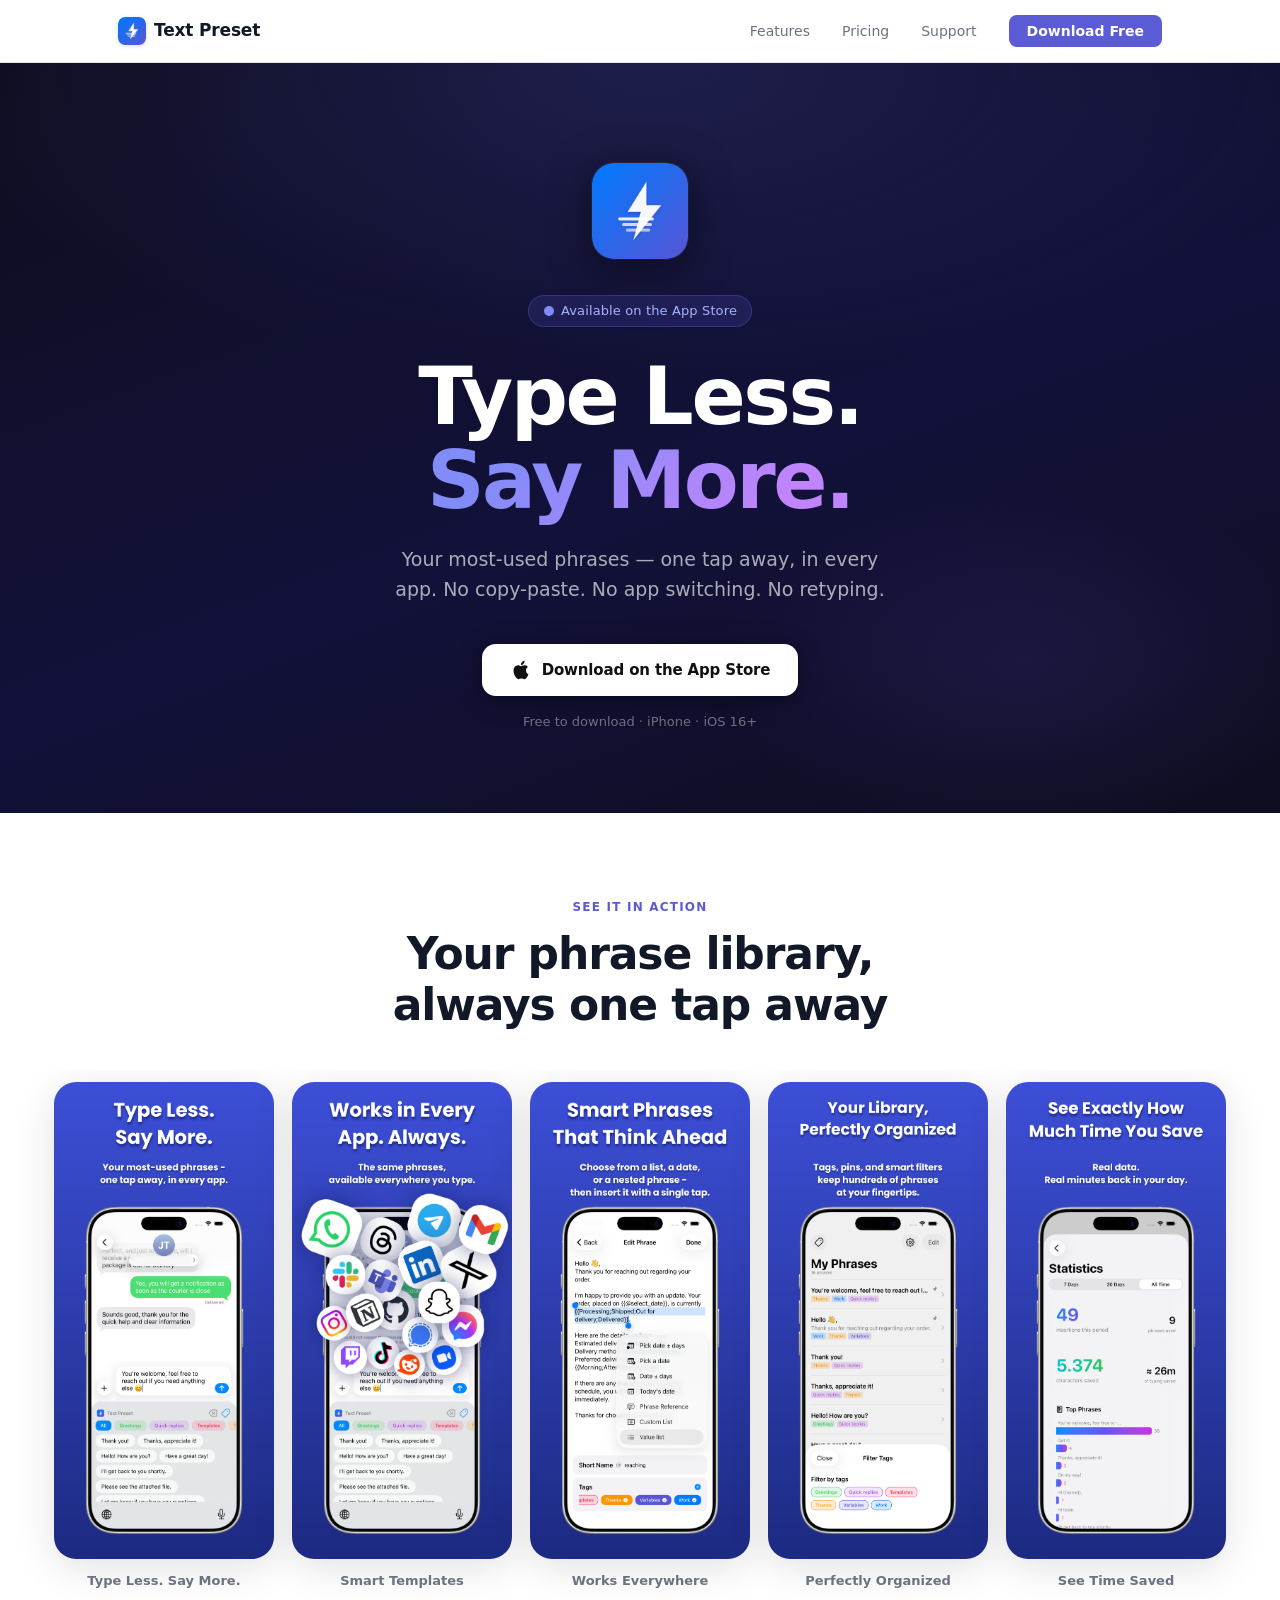
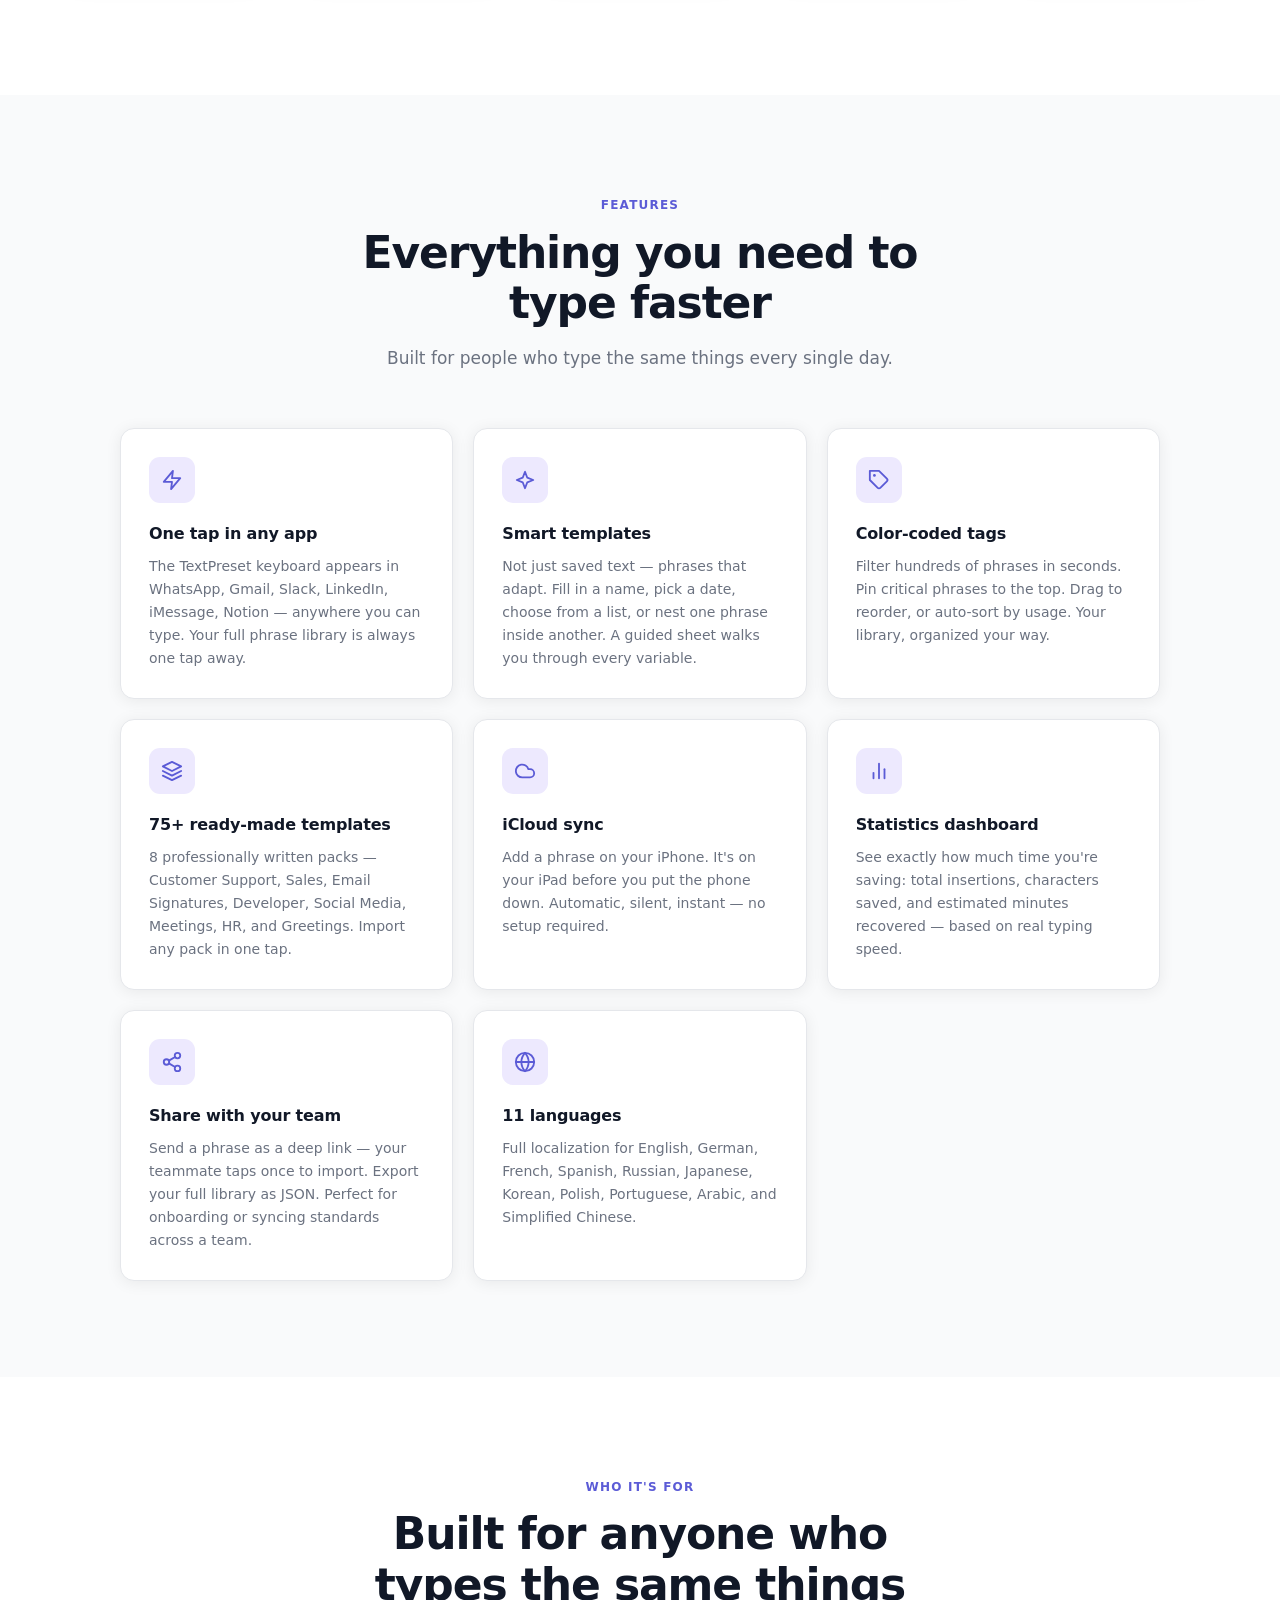
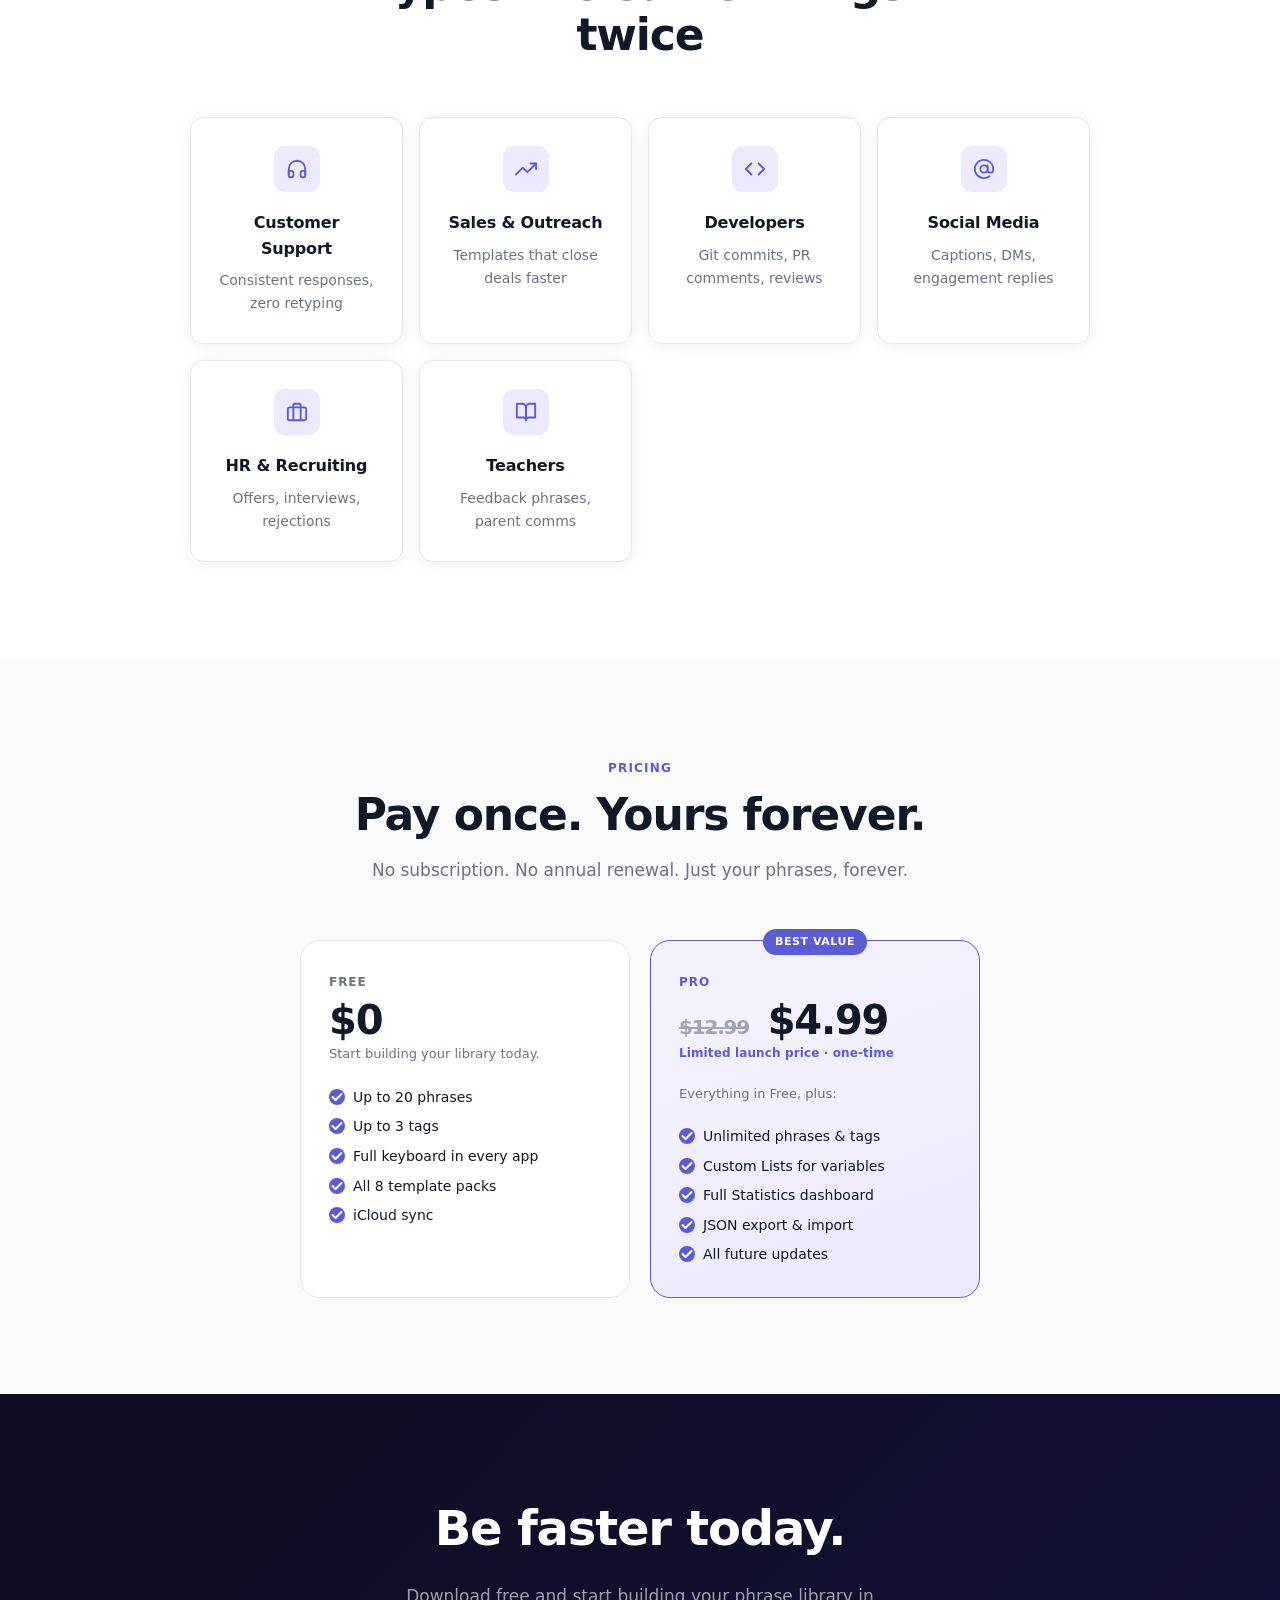
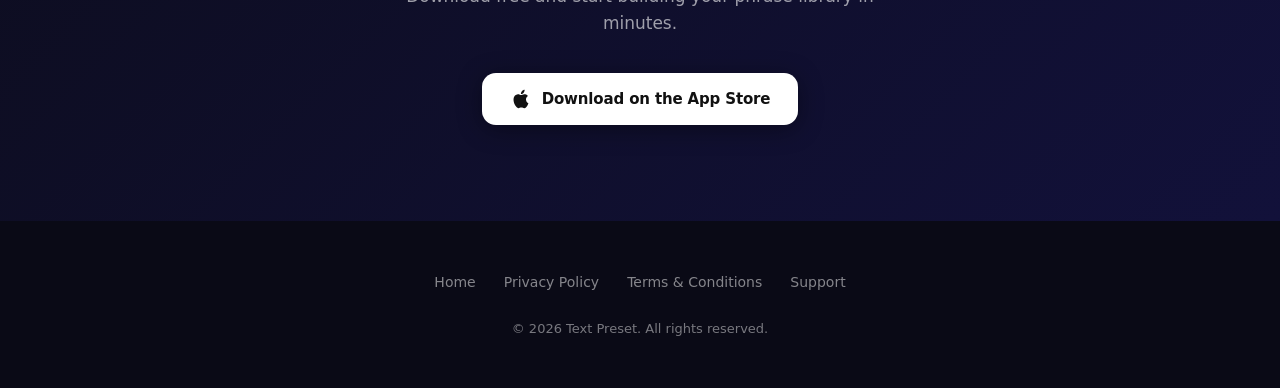
==== commit 67f6026a: "Add files via upload" ====
--- a/index.html
+++ b/index.html
@@ -10,7 +10,7 @@
   <meta property="og:type" content="website">
   <link rel="icon" type="image/png" href="icon.png">
   <link rel="apple-touch-icon" href="icon.png">
-  <link rel="stylesheet" href="styles.css?v=3">
+  <link rel="stylesheet" href="styles.css?v=4">
 </head>
 <body>
 
--- a/styles.css
+++ b/styles.css
@@ -358,35 +358,43 @@
 }
 
 .use-case-pill {
-  background: var(--bg-subtle);
+  background: white;
   border: 1px solid var(--border);
-  border-radius: 12px;
-  padding: 20px;
+  border-radius: var(--radius);
+  padding: 28px;
   text-align: center;
+  box-shadow: var(--shadow);
+  transition: transform 0.2s, box-shadow 0.2s;
+}
+
+.use-case-pill:hover {
+  transform: translateY(-3px);
+  box-shadow: var(--shadow-lg);
 }
 
 .use-case-pill .uc-icon {
-  width: 48px;
-  height: 48px;
+  width: 46px;
+  height: 46px;
   background: var(--primary-light);
-  border-radius: 12px;
+  border-radius: 11px;
   display: flex;
   align-items: center;
   justify-content: center;
   color: var(--primary);
-  margin: 0 auto 12px;
+  margin: 0 auto 18px;
 }
 
 .use-case-pill h4 {
+  font-size: 16px;
+  font-weight: 700;
+  margin-bottom: 8px;
+  letter-spacing: -0.01em;
+}
+
+.use-case-pill p {
   font-size: 14px;
-  font-weight: 700;
-  margin-bottom: 4px;
-}
-
-.use-case-pill p {
-  font-size: 12px;
-  color: var(--text-muted);
-  line-height: 1.5;
+  color: var(--text-muted);
+  line-height: 1.65;
 }
 
 /* ── Pricing ── */
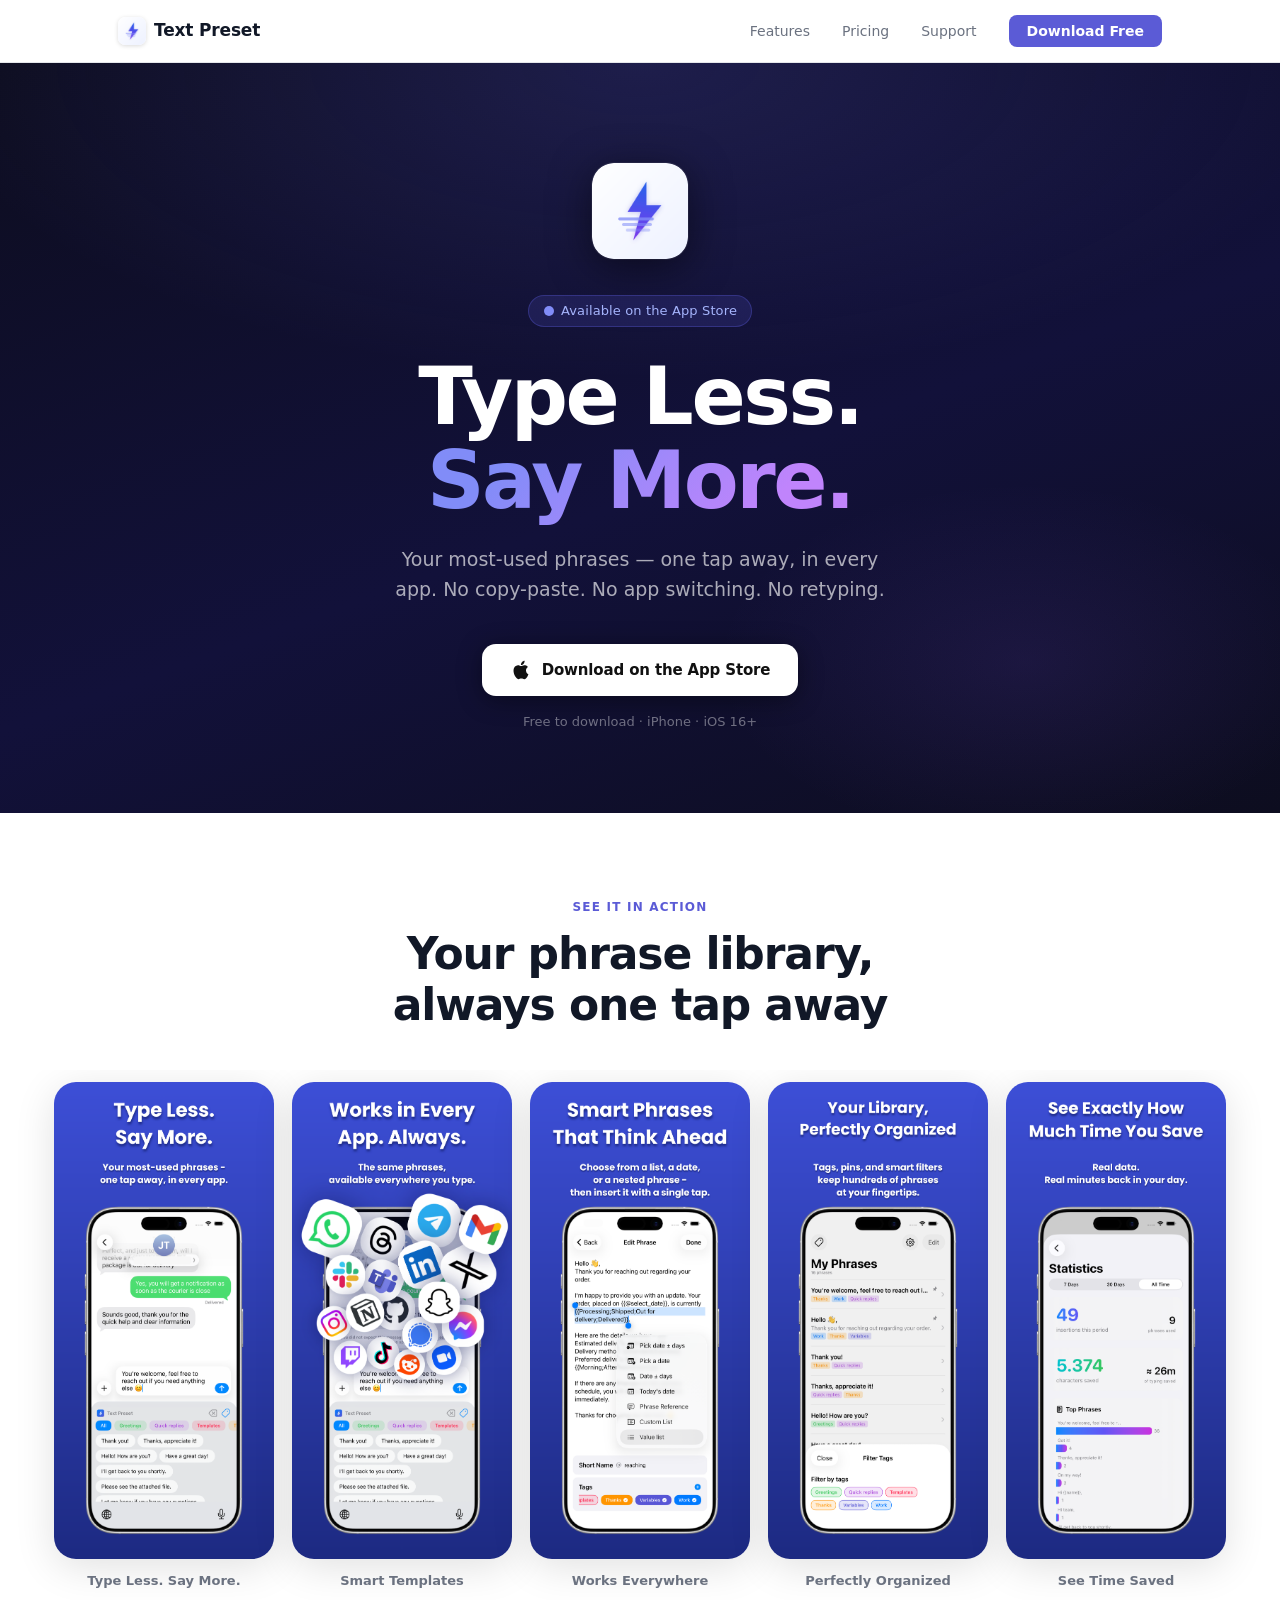
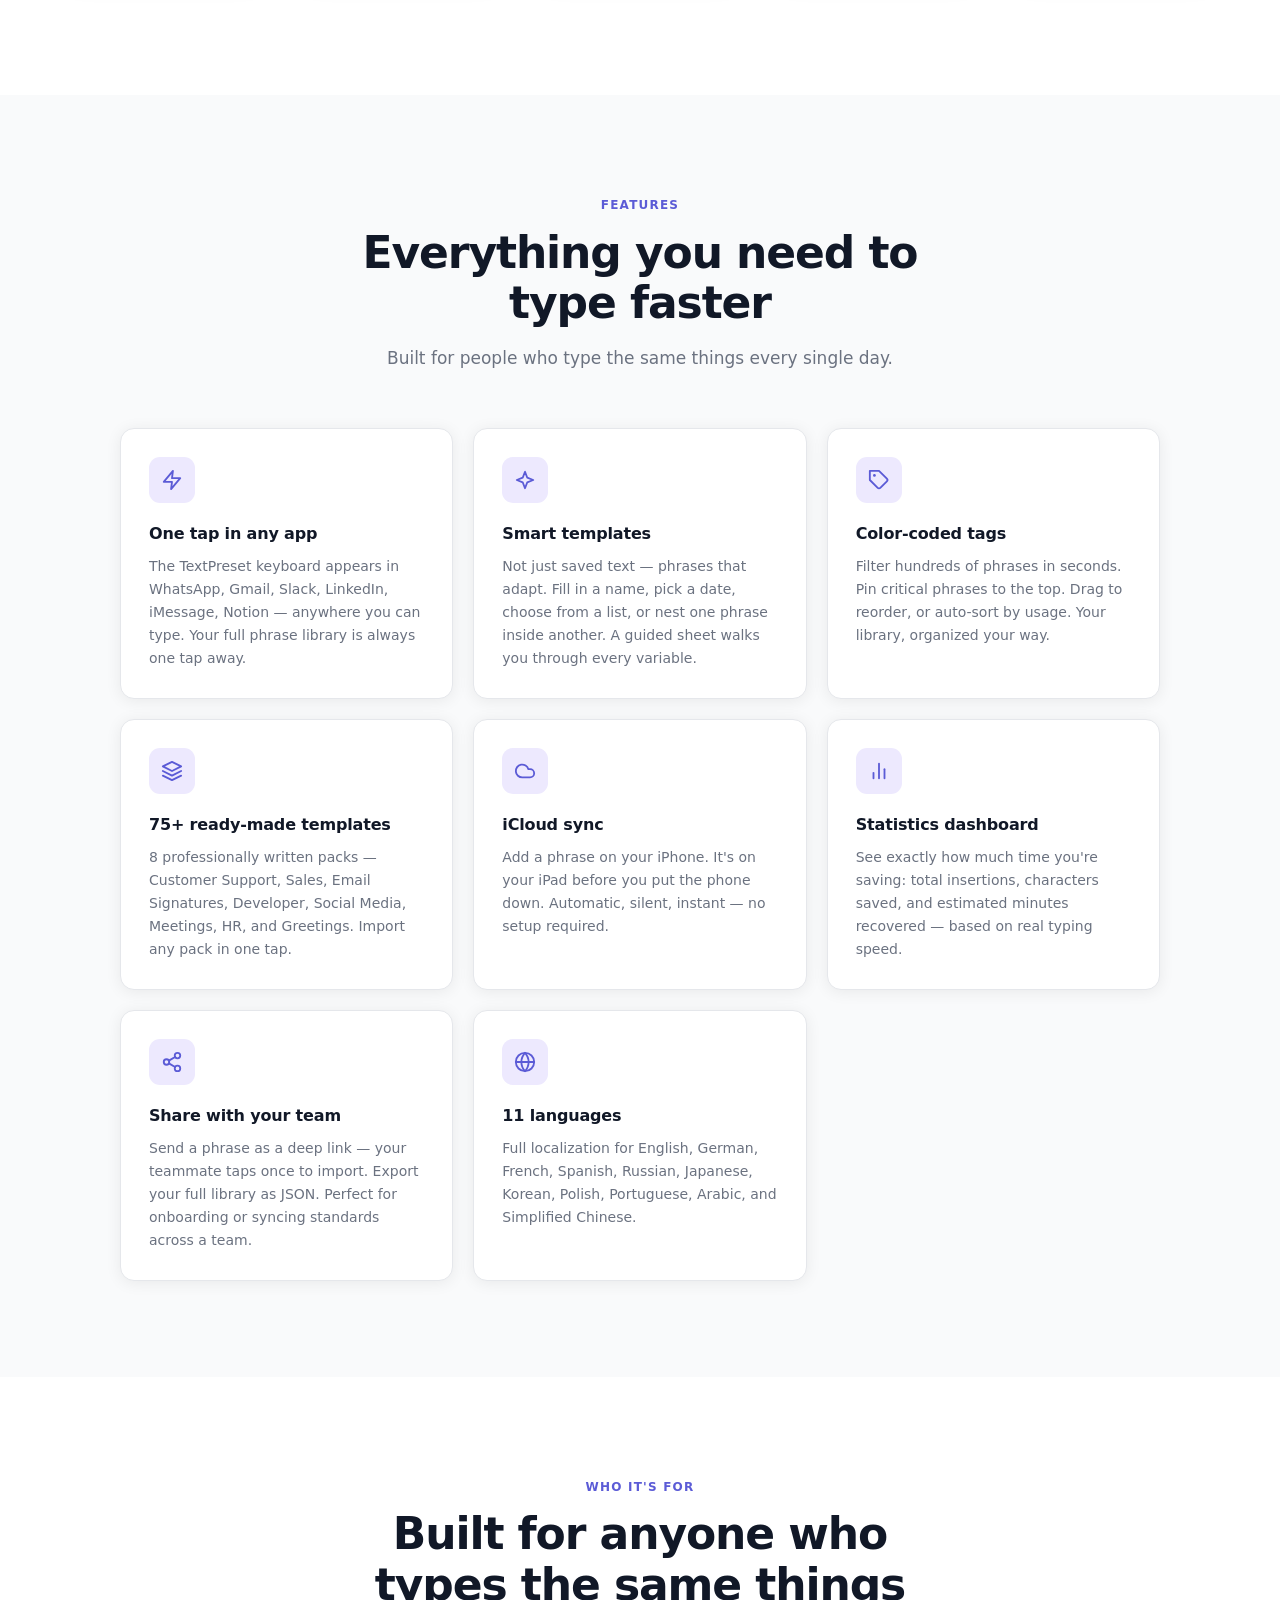
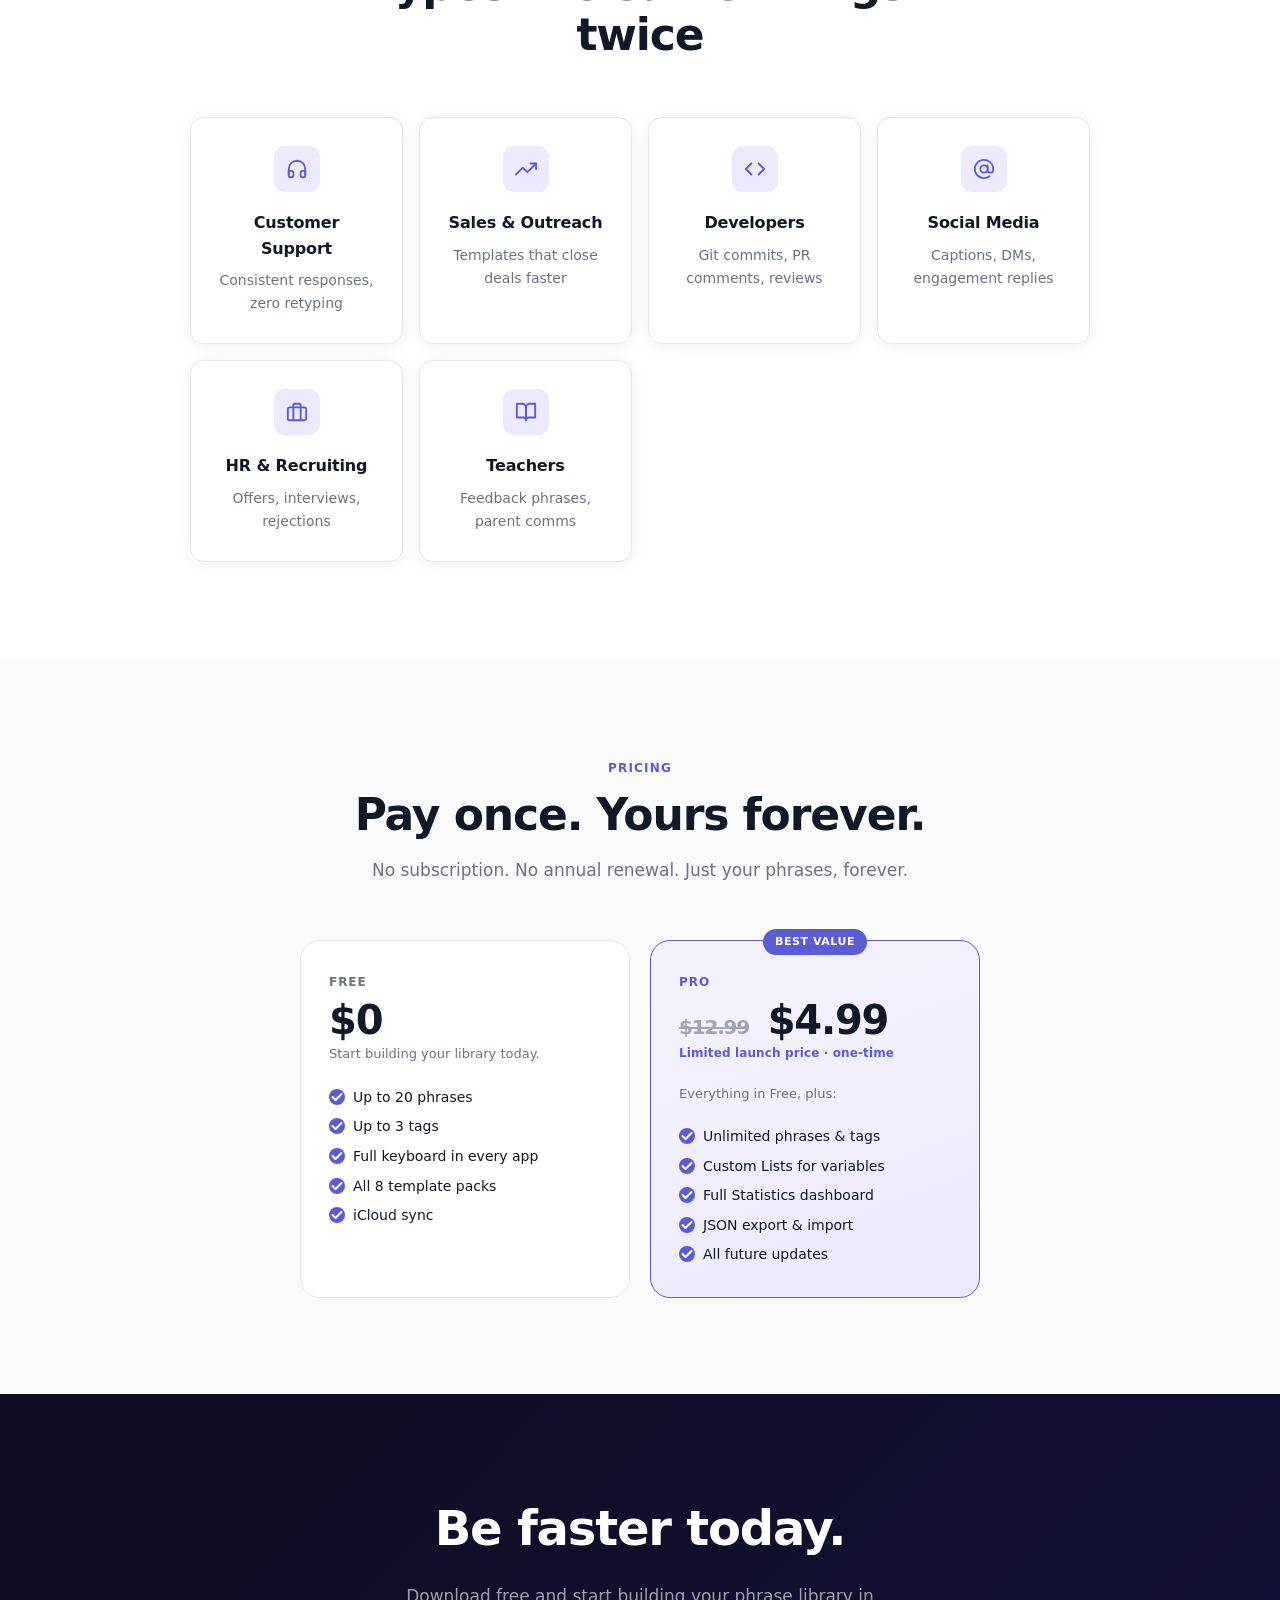
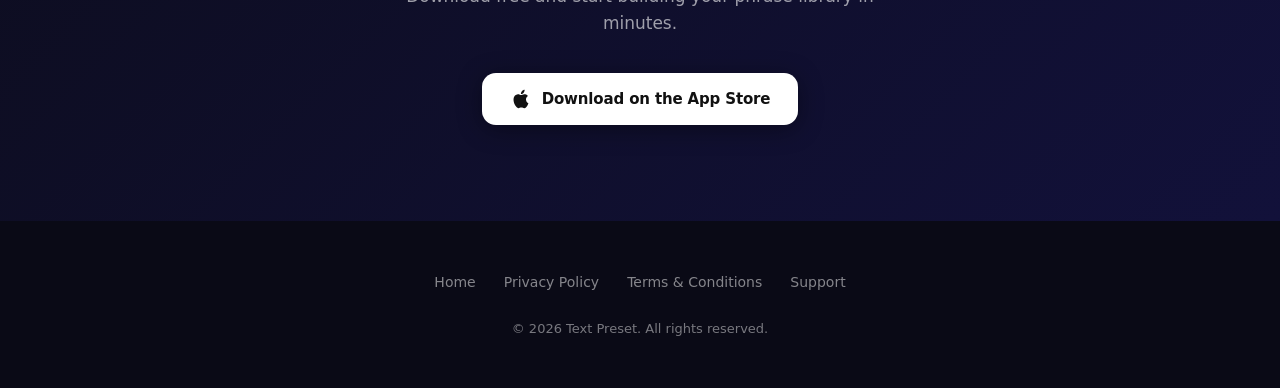
==== commit 7266de51: "Add files via upload" ====
--- a/index.html
+++ b/index.html
@@ -24,7 +24,9 @@
       <li><a href="#features">Features</a></li>
       <li><a href="#pricing">Pricing</a></li>
       <li><a href="support.html">Support</a></li>
-      <li><a href="#download" class="nav-cta">Download Free</a></li>
+      <li><a href="https://apps.apple.com/us/app/text-preset-keyboard-phrases/id6762204686"
+          target="_blank"
+          rel="noopener noreferrer" class="nav-cta">Download Free</a></li>
     </ul>
   </div>
 </nav>
@@ -42,7 +44,10 @@
     <h1>Type Less.<br><span class="accent">Say More.</span></h1>
     <p class="hero-sub">Your most-used phrases — one tap away, in every app. No copy-paste. No app switching. No retyping.</p>
     <div class="hero-actions">
-      <a href="#download" class="btn-appstore" id="download">
+      <a href="https://apps.apple.com/us/app/text-preset-keyboard-phrases/id6762204686"
+          class="btn-appstore"
+          target="_blank"
+          rel="noopener noreferrer" id="download">
         <svg viewBox="0 0 24 24" fill="currentColor"><path d="M18.71 19.5c-.83 1.24-1.71 2.45-3.05 2.47-1.34.03-1.77-.79-3.29-.79-1.53 0-2 .77-3.27.82-1.31.05-2.3-1.32-3.14-2.53C4.25 17 2.94 12.45 4.7 9.39c.87-1.52 2.43-2.48 4.12-2.51 1.28-.02 2.5.87 3.29.87.78 0 2.26-1.07 3.8-.91.65.03 2.47.26 3.64 1.98-.09.06-2.17 1.28-2.15 3.81.03 3.02 2.65 4.03 2.68 4.04-.03.07-.42 1.44-1.38 2.83M13 3.5c.73-.83 1.94-1.46 2.94-1.5.13 1.17-.34 2.35-1.04 3.19-.69.85-1.83 1.51-2.95 1.42-.15-1.15.41-2.35 1.05-3.11z"/></svg>
         Download on the App Store
       </a>
@@ -219,7 +224,10 @@
 <section class="cta-band">
   <h2>Be faster today.</h2>
   <p>Download free and start building your phrase library in minutes.</p>
-  <a href="#download" class="btn-appstore">
+  <a href="https://apps.apple.com/us/app/text-preset-keyboard-phrases/id6762204686"
+      class="btn-appstore"
+      target="_blank"
+      rel="noopener noreferrer">
     <svg viewBox="0 0 24 24" fill="currentColor"><path d="M18.71 19.5c-.83 1.24-1.71 2.45-3.05 2.47-1.34.03-1.77-.79-3.29-.79-1.53 0-2 .77-3.27.82-1.31.05-2.3-1.32-3.14-2.53C4.25 17 2.94 12.45 4.7 9.39c.87-1.52 2.43-2.48 4.12-2.51 1.28-.02 2.5.87 3.29.87.78 0 2.26-1.07 3.8-.91.65.03 2.47.26 3.64 1.98-.09.06-2.17 1.28-2.15 3.81.03 3.02 2.65 4.03 2.68 4.04-.03.07-.42 1.44-1.38 2.83M13 3.5c.73-.83 1.94-1.46 2.94-1.5.13 1.17-.34 2.35-1.04 3.19-.69.85-1.83 1.51-2.95 1.42-.15-1.15.41-2.35 1.05-3.11z"/></svg>
     Download on the App Store
   </a>
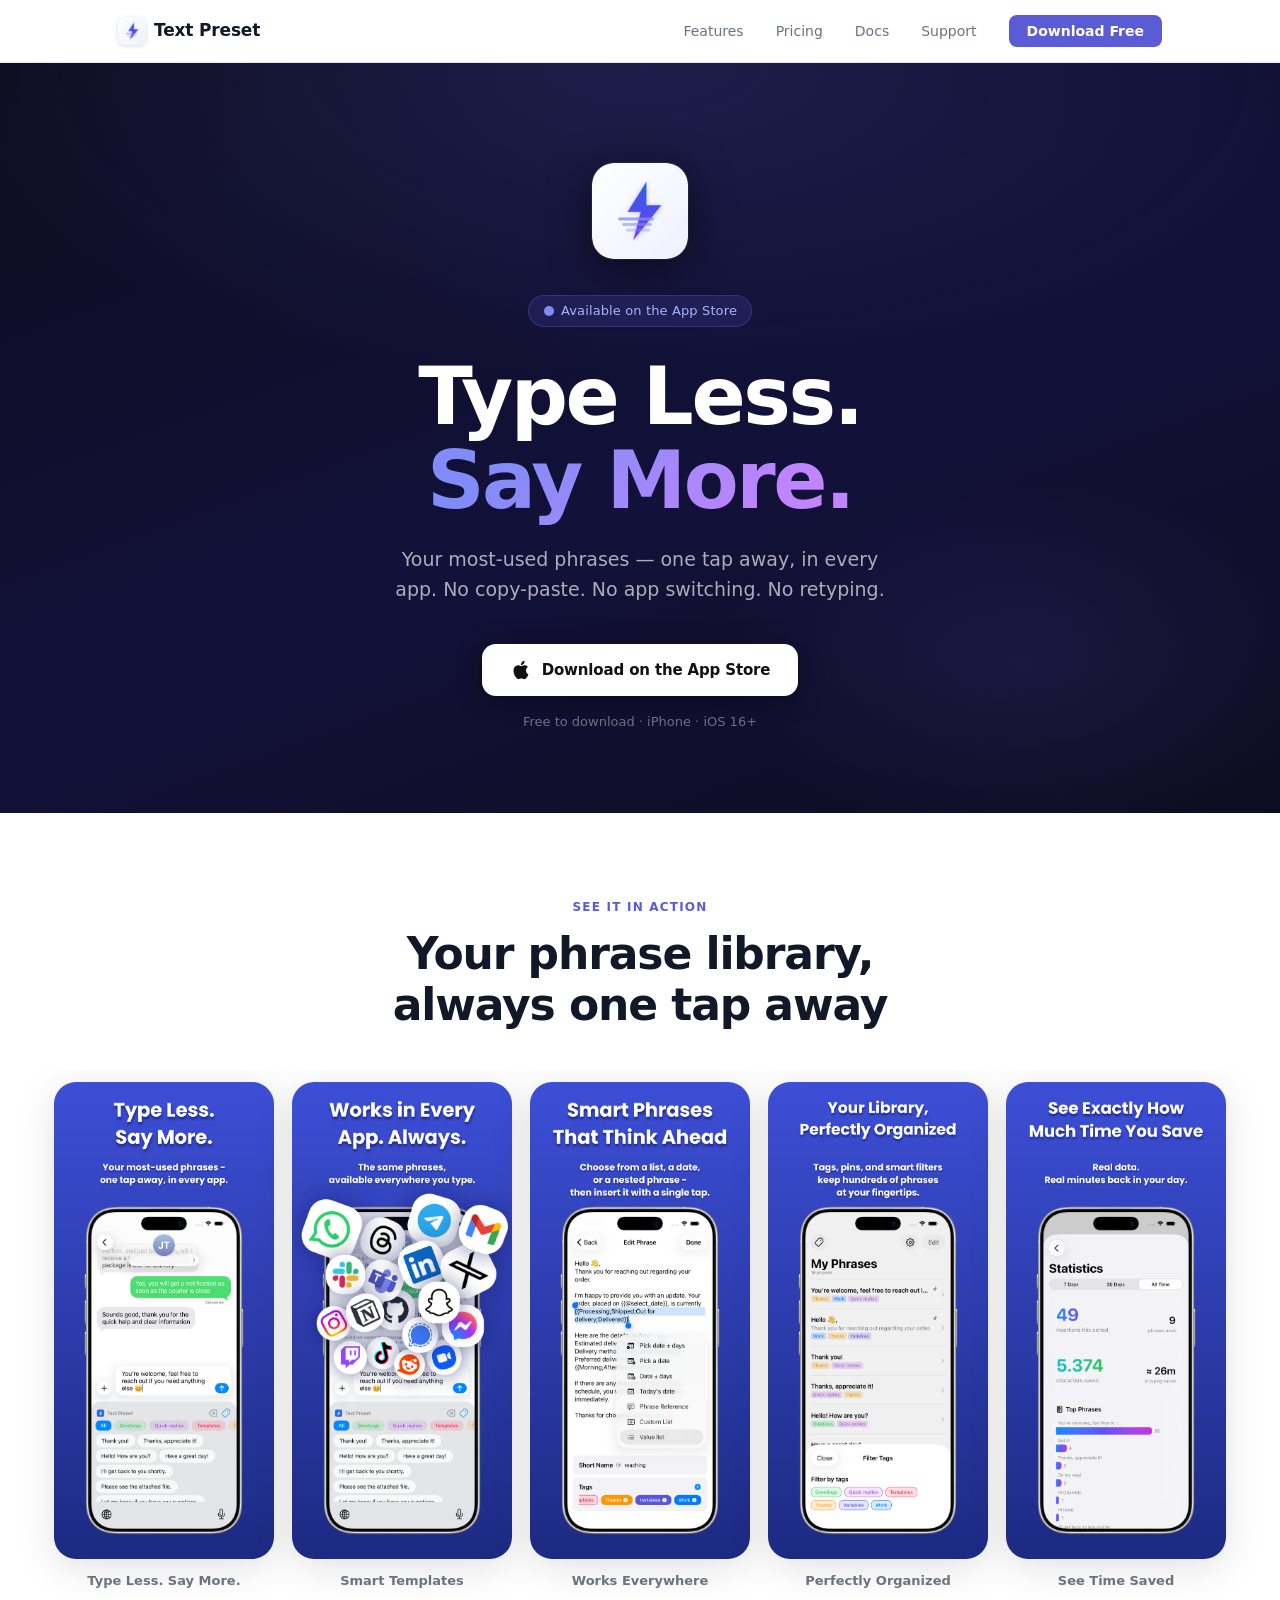
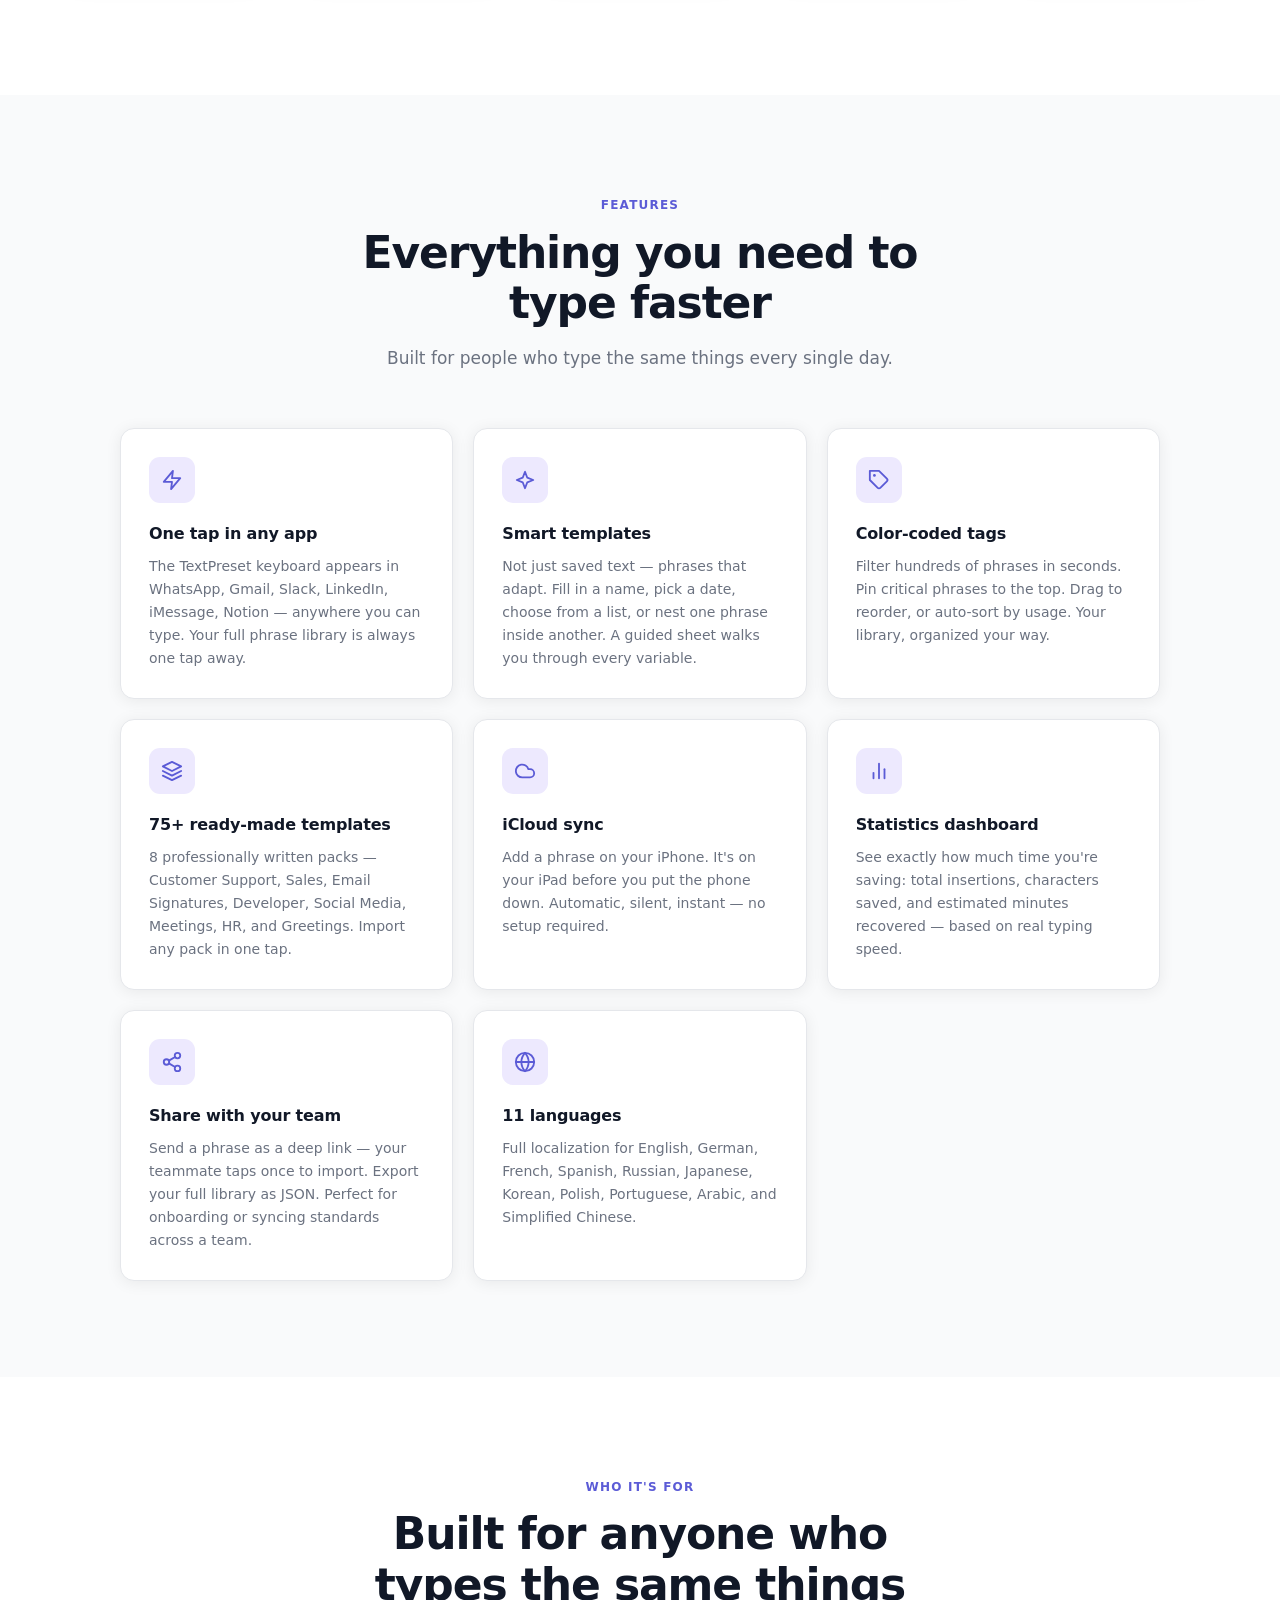
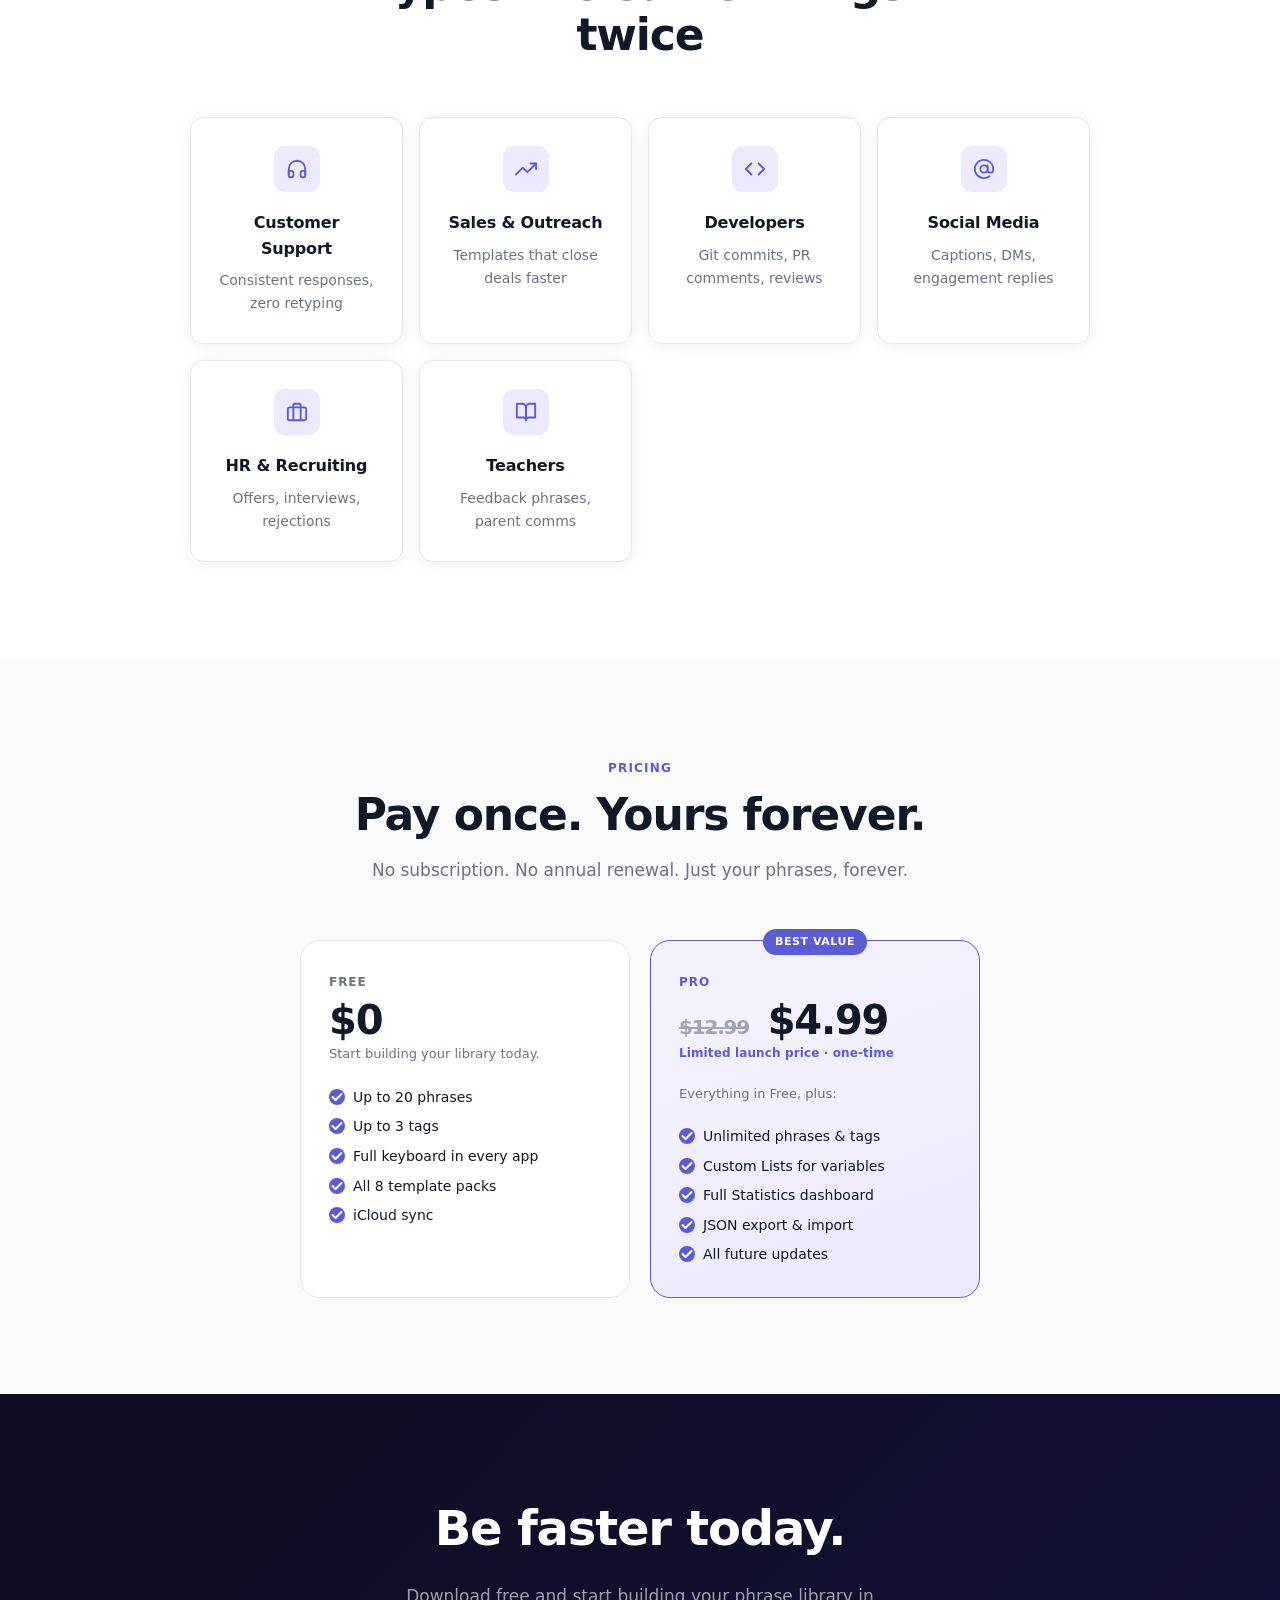
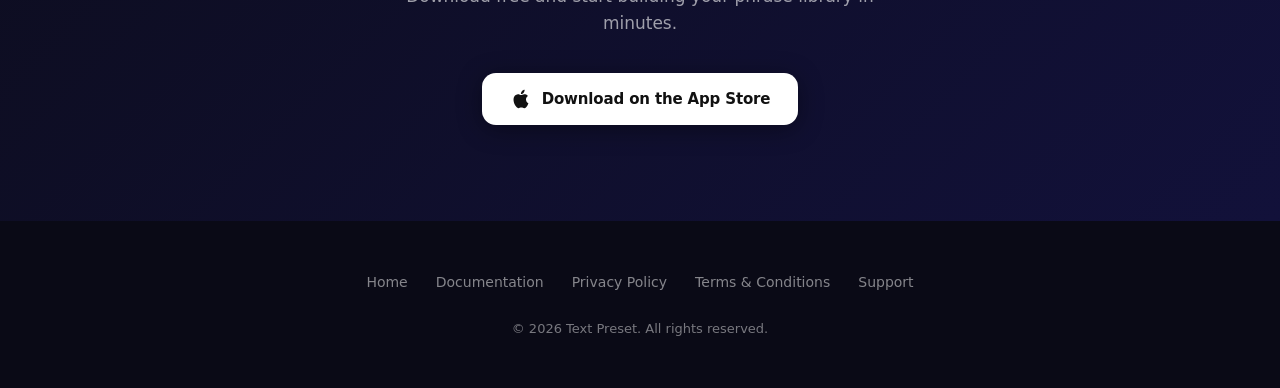
==== commit 32fb6017: "Add files via upload" ====
--- a/index.html
+++ b/index.html
@@ -11,6 +11,7 @@
   <link rel="icon" type="image/png" href="icon.png">
   <link rel="apple-touch-icon" href="icon.png">
   <link rel="stylesheet" href="styles.css?v=4">
+  <meta name="apple-itunes-app" content="app-id=6762204686">
 </head>
 <body>
 
@@ -23,6 +24,7 @@
     <ul class="nav-links">
       <li><a href="#features">Features</a></li>
       <li><a href="#pricing">Pricing</a></li>
+      <li><a href="docs.html">Docs</a></li>
       <li><a href="support.html">Support</a></li>
       <li><a href="https://apps.apple.com/us/app/text-preset-keyboard-phrases/id6762204686"
           target="_blank"
@@ -237,6 +239,7 @@
   <div class="footer-inner">
     <ul class="footer-links">
       <li><a href="index.html">Home</a></li>
+      <li><a href="docs.html">Documentation</a></li>
       <li><a href="privacy-policy.html">Privacy Policy</a></li>
       <li><a href="terms.html">Terms &amp; Conditions</a></li>
       <li><a href="support.html">Support</a></li>
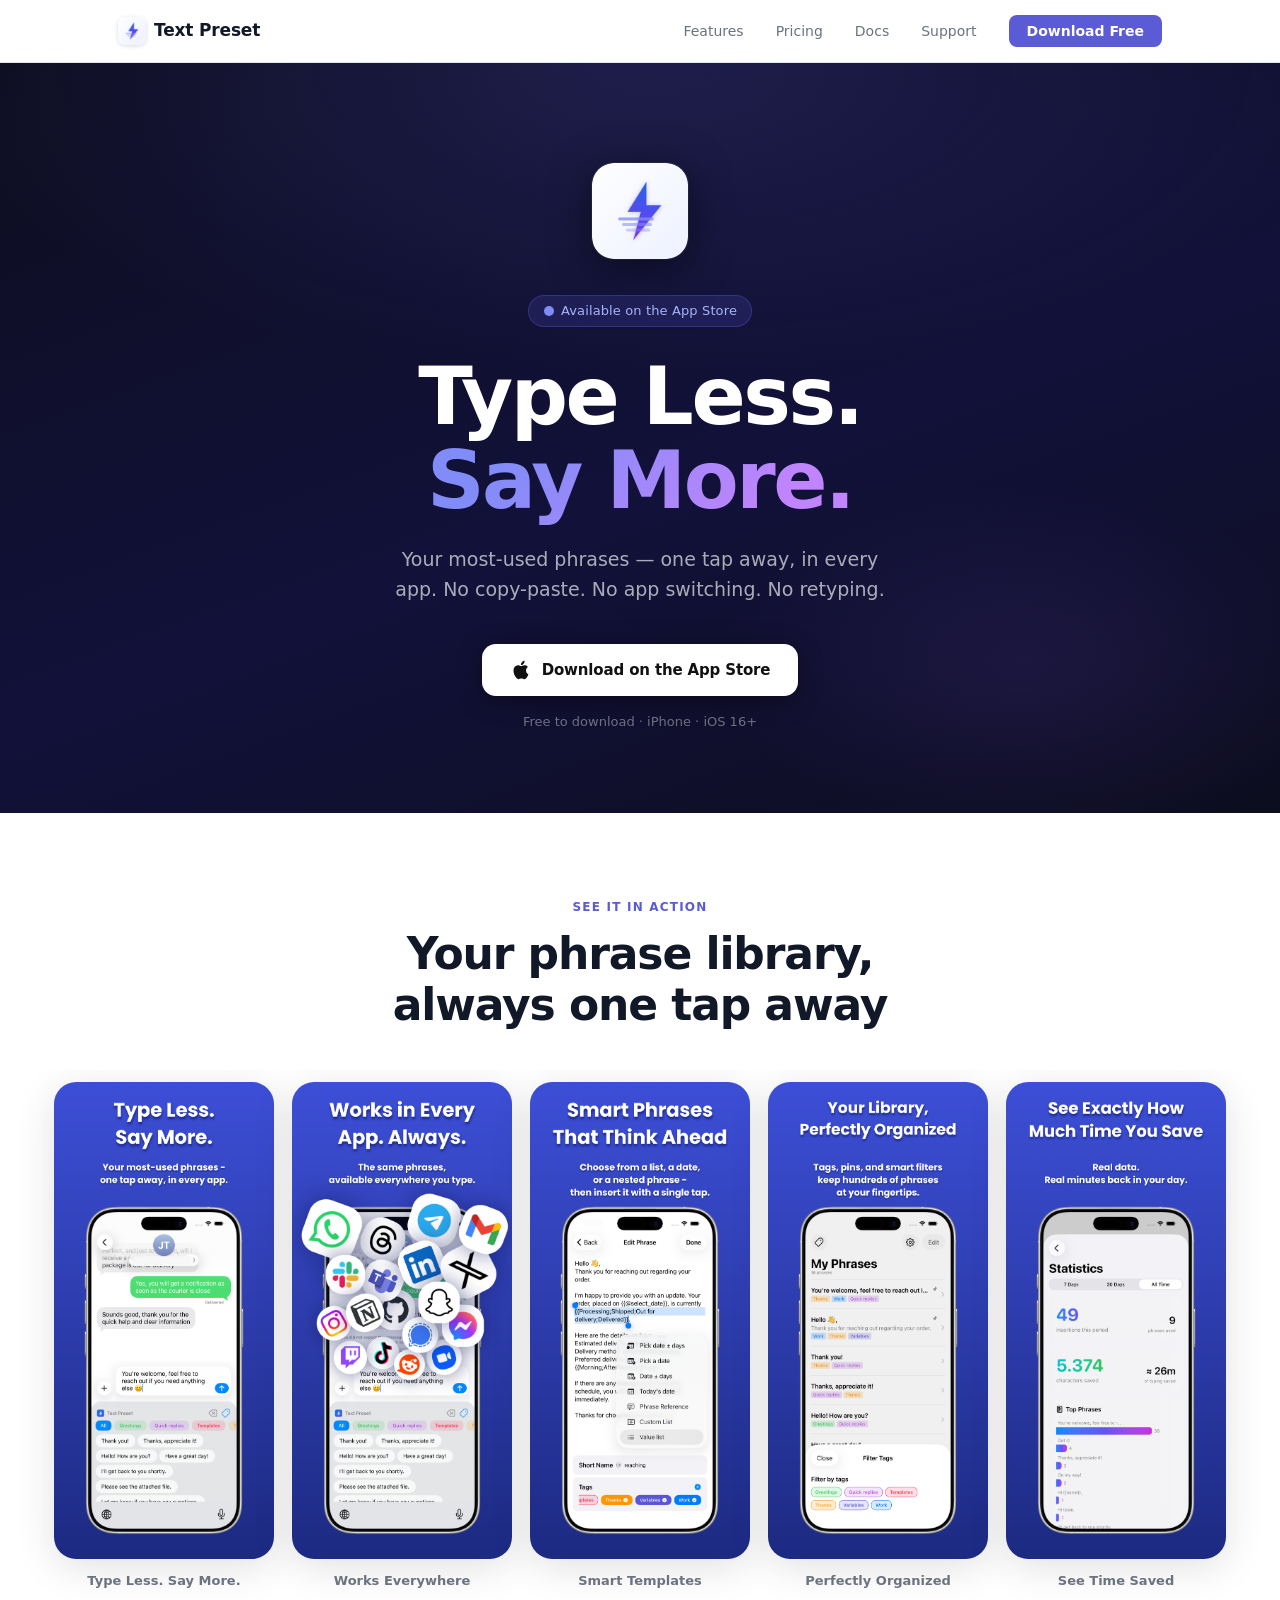
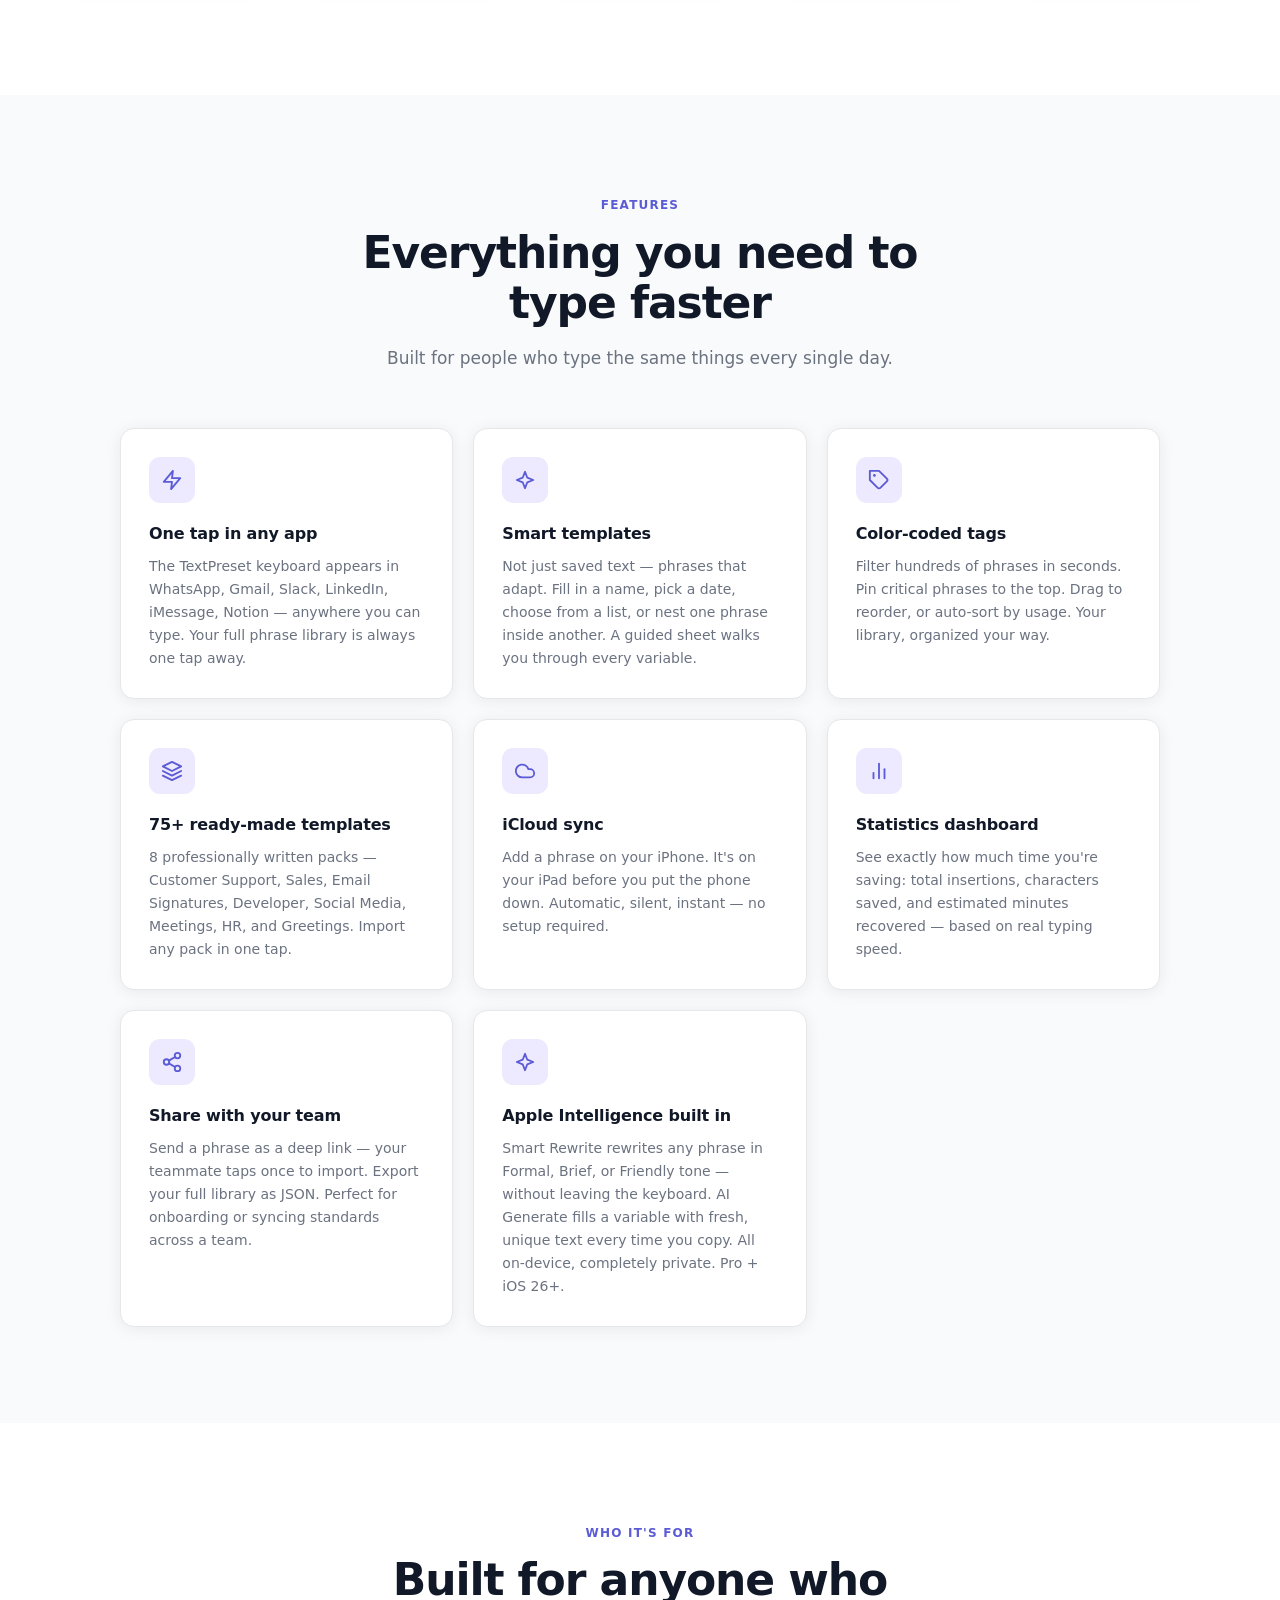
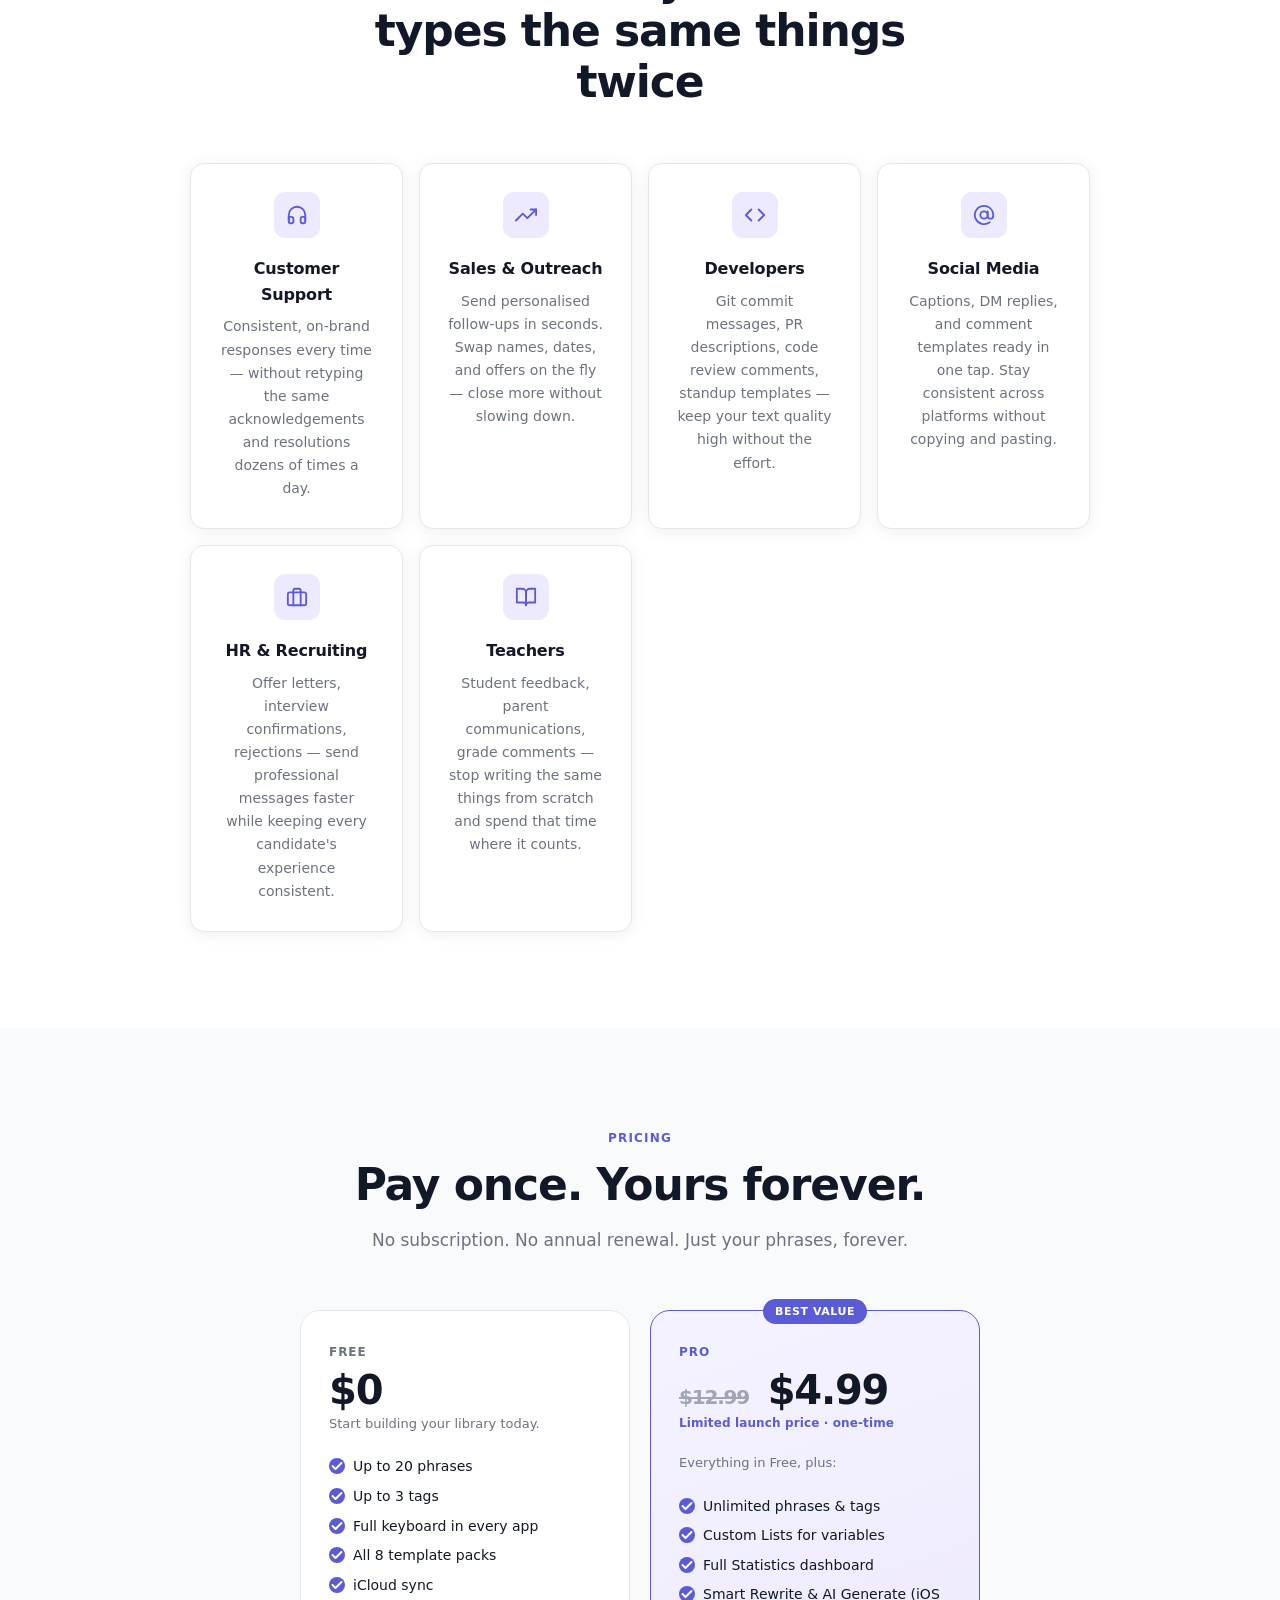
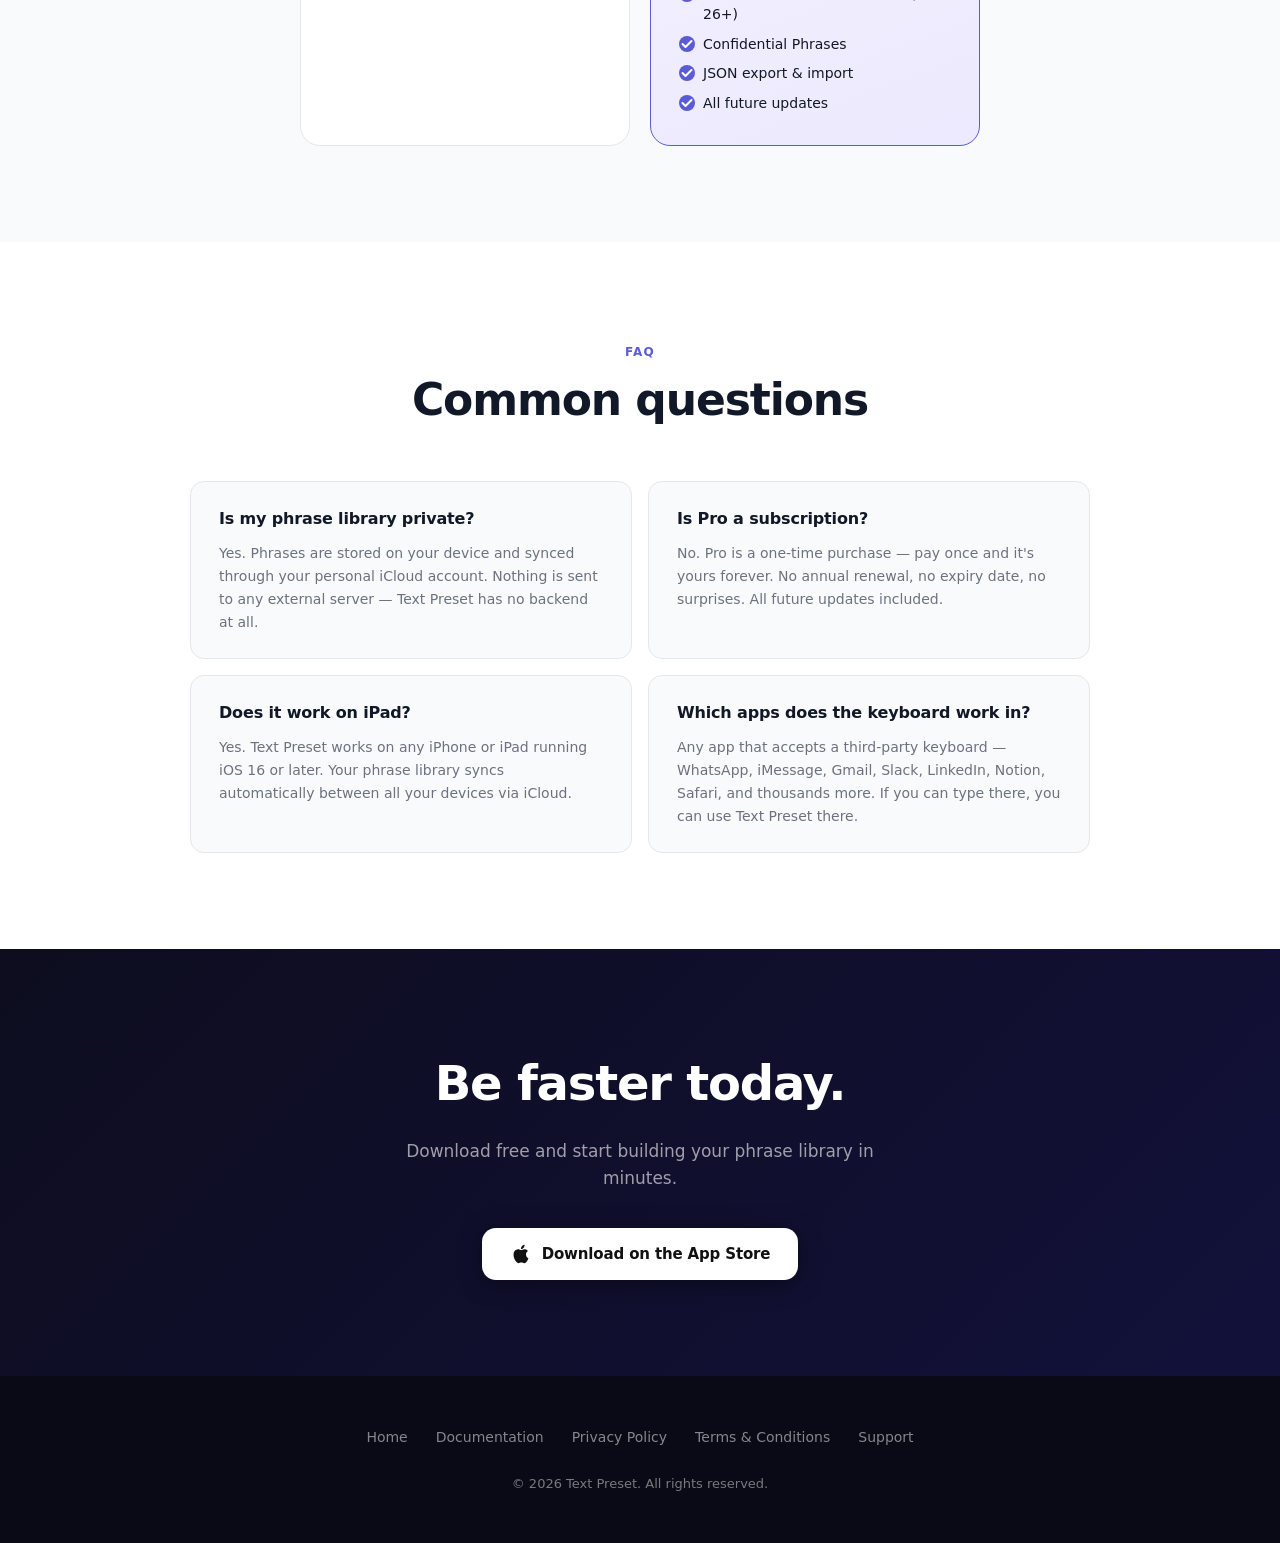
==== commit b58b5335: "Add files via upload" ====
--- a/index.html
+++ b/index.html
@@ -3,15 +3,89 @@
 <head>
   <meta charset="UTF-8">
   <meta name="viewport" content="width=device-width, initial-scale=1.0">
-  <title>Text Preset — Keyboard Phrases</title>
-  <meta name="description" content="Stop retyping the same things. Build a library of your most-used text and insert any phrase in one tap — in every app. No subscription. Pay once.">
-  <meta property="og:title" content="Text Preset — Keyboard Phrases">
-  <meta property="og:description" content="Stop retyping the same things. Insert any phrase in one tap — in every app.">
+
+  <!-- Primary SEO -->
+  <title>Text Preset — Custom Keyboard Phrases &amp; Text Shortcuts for iPhone</title>
+  <meta name="description" content="Stop retyping the same things. Text Preset is a custom iPhone keyboard that saves your most-used phrases and inserts them in one tap — in any app. Smart templates, variables, iCloud sync. Free to download.">
+  <meta name="keywords" content="text expander iphone, keyboard shortcuts iphone, custom keyboard phrases ios, text shortcuts iphone, ios keyboard text replacement, phrase library keyboard, text preset app">
+  <link rel="canonical" href="https://textpreset.github.io/index.html">
+
+  <!-- Open Graph -->
   <meta property="og:type" content="website">
+  <meta property="og:url" content="https://textpreset.github.io/index.html">
+  <meta property="og:title" content="Text Preset — Custom Keyboard Phrases for iPhone">
+  <meta property="og:description" content="Stop retyping the same things. Save your most-used phrases and insert them in one tap — in any app. Smart templates with variables, iCloud sync, one-time purchase.">
+  <meta property="og:image" content="https://textpreset.github.io/icon.png">
+  <meta property="og:image:width" content="512">
+  <meta property="og:image:height" content="512">
+  <meta property="og:locale" content="en_US">
+  <meta property="og:site_name" content="Text Preset">
+
+  <!-- Twitter Card -->
+  <meta name="twitter:card" content="summary">
+  <meta name="twitter:title" content="Text Preset — Custom Keyboard Phrases for iPhone">
+  <meta name="twitter:description" content="Stop retyping the same things. Insert any phrase in one tap — in any app. Smart templates, iCloud sync, no subscription.">
+  <meta name="twitter:image" content="https://textpreset.github.io/icon.png">
+
+  <!-- App Store smart banner -->
+  <meta name="apple-itunes-app" content="app-id=6762204686">
+
+  <!-- Icons -->
   <link rel="icon" type="image/png" href="icon.png">
   <link rel="apple-touch-icon" href="icon.png">
   <link rel="stylesheet" href="styles.css?v=4">
-  <meta name="apple-itunes-app" content="app-id=6762204686">
+
+  <!-- Structured data: SoftwareApplication -->
+  <script type="application/ld+json">
+  {
+    "@context": "https://schema.org",
+    "@type": "SoftwareApplication",
+    "name": "Text Preset",
+    "description": "Custom iPhone keyboard that saves your most-used phrases and inserts them in one tap in any app. Smart templates with variables, iCloud sync, tags, and statistics.",
+    "url": "https://textpreset.github.io/",
+    "applicationCategory": "UtilitiesApplication",
+    "operatingSystem": "iOS 16+",
+    "softwareVersion": "1.5",
+    "offers": [
+      {
+        "@type": "Offer",
+        "price": "0",
+        "priceCurrency": "USD",
+        "description": "Free download with up to 20 phrases"
+      },
+      {
+        "@type": "Offer",
+        "price": "4.99",
+        "priceCurrency": "USD",
+        "description": "Pro — one-time lifetime purchase, unlimited phrases"
+      }
+    ],
+    "downloadUrl": "https://apps.apple.com/us/app/text-preset-keyboard-phrases/id6762204686",
+    "screenshot": [
+      "https://textpreset.github.io/../appstore/en/en-1.png",
+      "https://textpreset.github.io/../appstore/en/en-2.png"
+    ],
+    "author": {
+      "@type": "Person",
+      "name": "Renat Tlebaldiev"
+    }
+  }
+  </script>
+
+  <!-- WebSite structured data -->
+  <script type="application/ld+json">
+  {
+    "@context": "https://schema.org",
+    "@type": "WebSite",
+    "name": "Text Preset",
+    "url": "https://textpreset.github.io/",
+    "description": "Custom iPhone keyboard for saving and inserting text phrases in one tap.",
+    "publisher": {
+      "@type": "Person",
+      "name": "Renat Tlebaldiev"
+    }
+  }
+  </script>
 </head>
 <body>
 
@@ -70,12 +144,12 @@
       <p class="screenshot-caption">Type Less. Say More.</p>
     </div>
     <div class="screenshot-item">
-      <img src="../appstore/en/en-2.png" alt="Smart phrase templates with variables">
+      <img src="../appstore/en/en-2.png" alt="Works in every app — WhatsApp, Gmail, Slack, iMessage and more">
+      <p class="screenshot-caption">Works Everywhere</p>
+    </div>
+    <div class="screenshot-item">
+      <img src="../appstore/en/en-3.png" alt="Smart phrase templates with variables and date pickers">
       <p class="screenshot-caption">Smart Templates</p>
-    </div>
-    <div class="screenshot-item">
-      <img src="../appstore/en/en-3.png" alt="Works in every app">
-      <p class="screenshot-caption">Works Everywhere</p>
     </div>
     <div class="screenshot-item">
       <img src="../appstore/en/en-4.png" alt="Organized with tags and filters">
@@ -133,9 +207,9 @@
       <p>Send a phrase as a deep link — your teammate taps once to import. Export your full library as JSON. Perfect for onboarding or syncing standards across a team.</p>
     </div>
     <div class="feature-card">
-      <div class="feature-icon"><svg width="22" height="22" viewBox="0 0 24 24" fill="none" stroke="currentColor" stroke-width="2" stroke-linecap="round" stroke-linejoin="round"><circle cx="12" cy="12" r="10"/><line x1="2" y1="12" x2="22" y2="12"/><path d="M12 2a15.3 15.3 0 0 1 4 10 15.3 15.3 0 0 1-4 10 15.3 15.3 0 0 1-4-10 15.3 15.3 0 0 1 4-10z"/></svg></div>
-      <h3>11 languages</h3>
-      <p>Full localization for English, German, French, Spanish, Russian, Japanese, Korean, Polish, Portuguese, Arabic, and Simplified Chinese.</p>
+      <div class="feature-icon"><svg width="22" height="22" viewBox="0 0 24 24" fill="none" stroke="currentColor" stroke-width="2" stroke-linecap="round" stroke-linejoin="round"><path d="M12 3 9.5 9.5 3 12l6.5 2.5L12 21l2.5-6.5L21 12l-6.5-2.5z"/></svg></div>
+      <h3>Apple Intelligence built in</h3>
+      <p>Smart Rewrite rewrites any phrase in Formal, Brief, or Friendly tone — without leaving the keyboard. AI Generate fills a variable with fresh, unique text every time you copy. All on-device, completely private. Pro + iOS 26+.</p>
     </div>
   </div>
 </section>
@@ -150,32 +224,32 @@
     <div class="use-case-pill">
       <div class="uc-icon"><svg width="22" height="22" viewBox="0 0 24 24" fill="none" stroke="currentColor" stroke-width="2" stroke-linecap="round" stroke-linejoin="round"><path d="M3 18v-6a9 9 0 0 1 18 0v6"/><path d="M21 19a2 2 0 0 1-2 2h-1a2 2 0 0 1-2-2v-3a2 2 0 0 1 2-2h3zM3 19a2 2 0 0 0 2 2h1a2 2 0 0 0 2-2v-3a2 2 0 0 0-2-2H3z"/></svg></div>
       <h4>Customer Support</h4>
-      <p>Consistent responses, zero retyping</p>
+      <p>Consistent, on-brand responses every time — without retyping the same acknowledgements and resolutions dozens of times a day.</p>
     </div>
     <div class="use-case-pill">
       <div class="uc-icon"><svg width="22" height="22" viewBox="0 0 24 24" fill="none" stroke="currentColor" stroke-width="2" stroke-linecap="round" stroke-linejoin="round"><polyline points="23 6 13.5 15.5 8.5 10.5 1 18"/><polyline points="17 6 23 6 23 12"/></svg></div>
       <h4>Sales & Outreach</h4>
-      <p>Templates that close deals faster</p>
+      <p>Send personalised follow-ups in seconds. Swap names, dates, and offers on the fly — close more without slowing down.</p>
     </div>
     <div class="use-case-pill">
       <div class="uc-icon"><svg width="22" height="22" viewBox="0 0 24 24" fill="none" stroke="currentColor" stroke-width="2" stroke-linecap="round" stroke-linejoin="round"><polyline points="16 18 22 12 16 6"/><polyline points="8 6 2 12 8 18"/></svg></div>
       <h4>Developers</h4>
-      <p>Git commits, PR comments, reviews</p>
+      <p>Git commit messages, PR descriptions, code review comments, standup templates — keep your text quality high without the effort.</p>
     </div>
     <div class="use-case-pill">
       <div class="uc-icon"><svg width="22" height="22" viewBox="0 0 24 24" fill="none" stroke="currentColor" stroke-width="2" stroke-linecap="round" stroke-linejoin="round"><circle cx="12" cy="12" r="4"/><path d="M16 8v5a3 3 0 0 0 6 0v-1a10 10 0 1 0-3.92 7.94"/></svg></div>
       <h4>Social Media</h4>
-      <p>Captions, DMs, engagement replies</p>
+      <p>Captions, DM replies, and comment templates ready in one tap. Stay consistent across platforms without copying and pasting.</p>
     </div>
     <div class="use-case-pill">
       <div class="uc-icon"><svg width="22" height="22" viewBox="0 0 24 24" fill="none" stroke="currentColor" stroke-width="2" stroke-linecap="round" stroke-linejoin="round"><rect x="2" y="7" width="20" height="14" rx="2" ry="2"/><path d="M16 21V5a2 2 0 0 0-2-2h-4a2 2 0 0 0-2 2v16"/></svg></div>
       <h4>HR & Recruiting</h4>
-      <p>Offers, interviews, rejections</p>
+      <p>Offer letters, interview confirmations, rejections — send professional messages faster while keeping every candidate's experience consistent.</p>
     </div>
     <div class="use-case-pill">
       <div class="uc-icon"><svg width="22" height="22" viewBox="0 0 24 24" fill="none" stroke="currentColor" stroke-width="2" stroke-linecap="round" stroke-linejoin="round"><path d="M2 3h6a4 4 0 0 1 4 4v14a3 3 0 0 0-3-3H2z"/><path d="M22 3h-6a4 4 0 0 0-4 4v14a3 3 0 0 1 3-3h7z"/></svg></div>
       <h4>Teachers</h4>
-      <p>Feedback phrases, parent comms</p>
+      <p>Student feedback, parent communications, grade comments — stop writing the same things from scratch and spend that time where it counts.</p>
     </div>
   </div>
 </section>
@@ -215,9 +289,37 @@
         <li>Unlimited phrases &amp; tags</li>
         <li>Custom Lists for variables</li>
         <li>Full Statistics dashboard</li>
+        <li>Smart Rewrite &amp; AI Generate (iOS 26+)</li>
+        <li>Confidential Phrases</li>
         <li>JSON export &amp; import</li>
         <li>All future updates</li>
       </ul>
+    </div>
+  </div>
+</section>
+
+<!-- FAQ -->
+<section class="faq-strip">
+  <div class="section-header">
+    <span class="section-label">FAQ</span>
+    <h2>Common questions</h2>
+  </div>
+  <div class="faq-grid">
+    <div class="faq-card">
+      <h4>Is my phrase library private?</h4>
+      <p>Yes. Phrases are stored on your device and synced through your personal iCloud account. Nothing is sent to any external server — Text Preset has no backend at all.</p>
+    </div>
+    <div class="faq-card">
+      <h4>Is Pro a subscription?</h4>
+      <p>No. Pro is a one-time purchase — pay once and it's yours forever. No annual renewal, no expiry date, no surprises. All future updates included.</p>
+    </div>
+    <div class="faq-card">
+      <h4>Does it work on iPad?</h4>
+      <p>Yes. Text Preset works on any iPhone or iPad running iOS 16 or later. Your phrase library syncs automatically between all your devices via iCloud.</p>
+    </div>
+    <div class="faq-card">
+      <h4>Which apps does the keyboard work in?</h4>
+      <p>Any app that accepts a third-party keyboard — WhatsApp, iMessage, Gmail, Slack, LinkedIn, Notion, Safari, and thousands more. If you can type there, you can use Text Preset there.</p>
     </div>
   </div>
 </section>
--- a/styles.css
+++ b/styles.css
@@ -228,7 +228,7 @@
   display: flex;
   gap: 18px;
   overflow-x: auto;
-  padding: 12px 28px 24px;
+  padding: 12px 0 24px;
   scroll-snap-type: x mandatory;
   -webkit-overflow-scrolling: touch;
   scrollbar-width: none;
@@ -236,6 +236,14 @@
 }
 
 .screenshots-track::-webkit-scrollbar { display: none; }
+
+.screenshots-track::before,
+.screenshots-track::after {
+  content: '';
+  display: block;
+  min-width: 28px;
+  flex-shrink: 0;
+}
 
 .screenshot-item {
   flex: 0 0 auto;
@@ -512,6 +520,41 @@
   background-image: url("data:image/svg+xml,%3Csvg xmlns='http://www.w3.org/2000/svg' viewBox='0 0 16 16'%3E%3Cpath d='M3.5 8l3 3 6-6' stroke='white' stroke-width='2' stroke-linecap='round' stroke-linejoin='round' fill='none'/%3E%3C/svg%3E");
 }
 
+/* ── FAQ strip ── */
+.faq-strip {
+  padding: 96px 28px;
+  background: var(--bg);
+}
+
+.faq-grid {
+  max-width: 900px;
+  margin: 0 auto;
+  display: grid;
+  grid-template-columns: repeat(auto-fit, minmax(300px, 1fr));
+  gap: 16px;
+}
+
+.faq-card {
+  background: var(--bg-subtle);
+  border: 1px solid var(--border);
+  border-radius: var(--radius);
+  padding: 24px 28px;
+}
+
+.faq-card h4 {
+  font-size: 16px;
+  font-weight: 700;
+  margin-bottom: 10px;
+  letter-spacing: -0.01em;
+  color: var(--text);
+}
+
+.faq-card p {
+  font-size: 14px;
+  color: var(--text-muted);
+  line-height: 1.65;
+}
+
 /* ── CTA band ── */
 .cta-band {
   padding: 96px 28px;
@@ -743,5 +786,6 @@
 
 @media (max-width: 480px) {
   .screenshot-item { width: 180px; }
-  .screenshots-track { padding: 12px 20px 24px; }
-}
+  .screenshots-track::before,
+  .screenshots-track::after { min-width: 20px; }
+}
